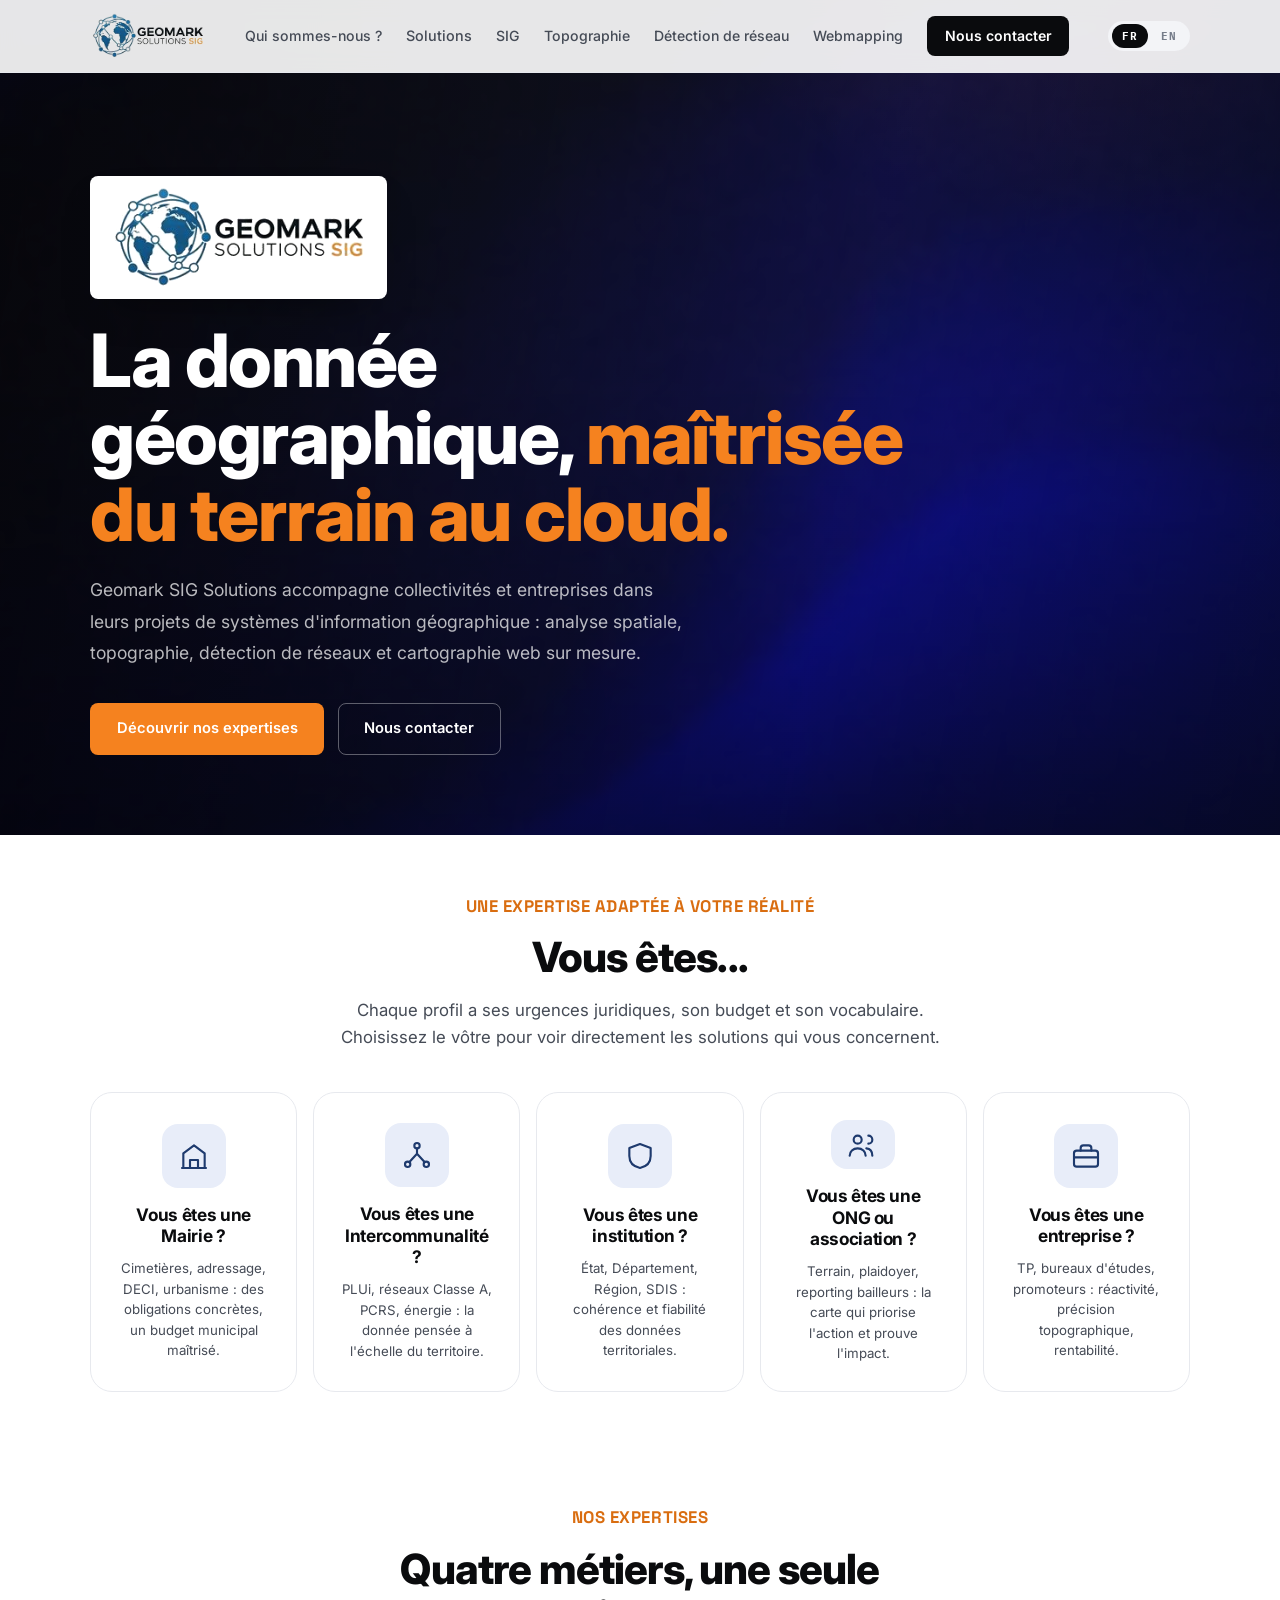
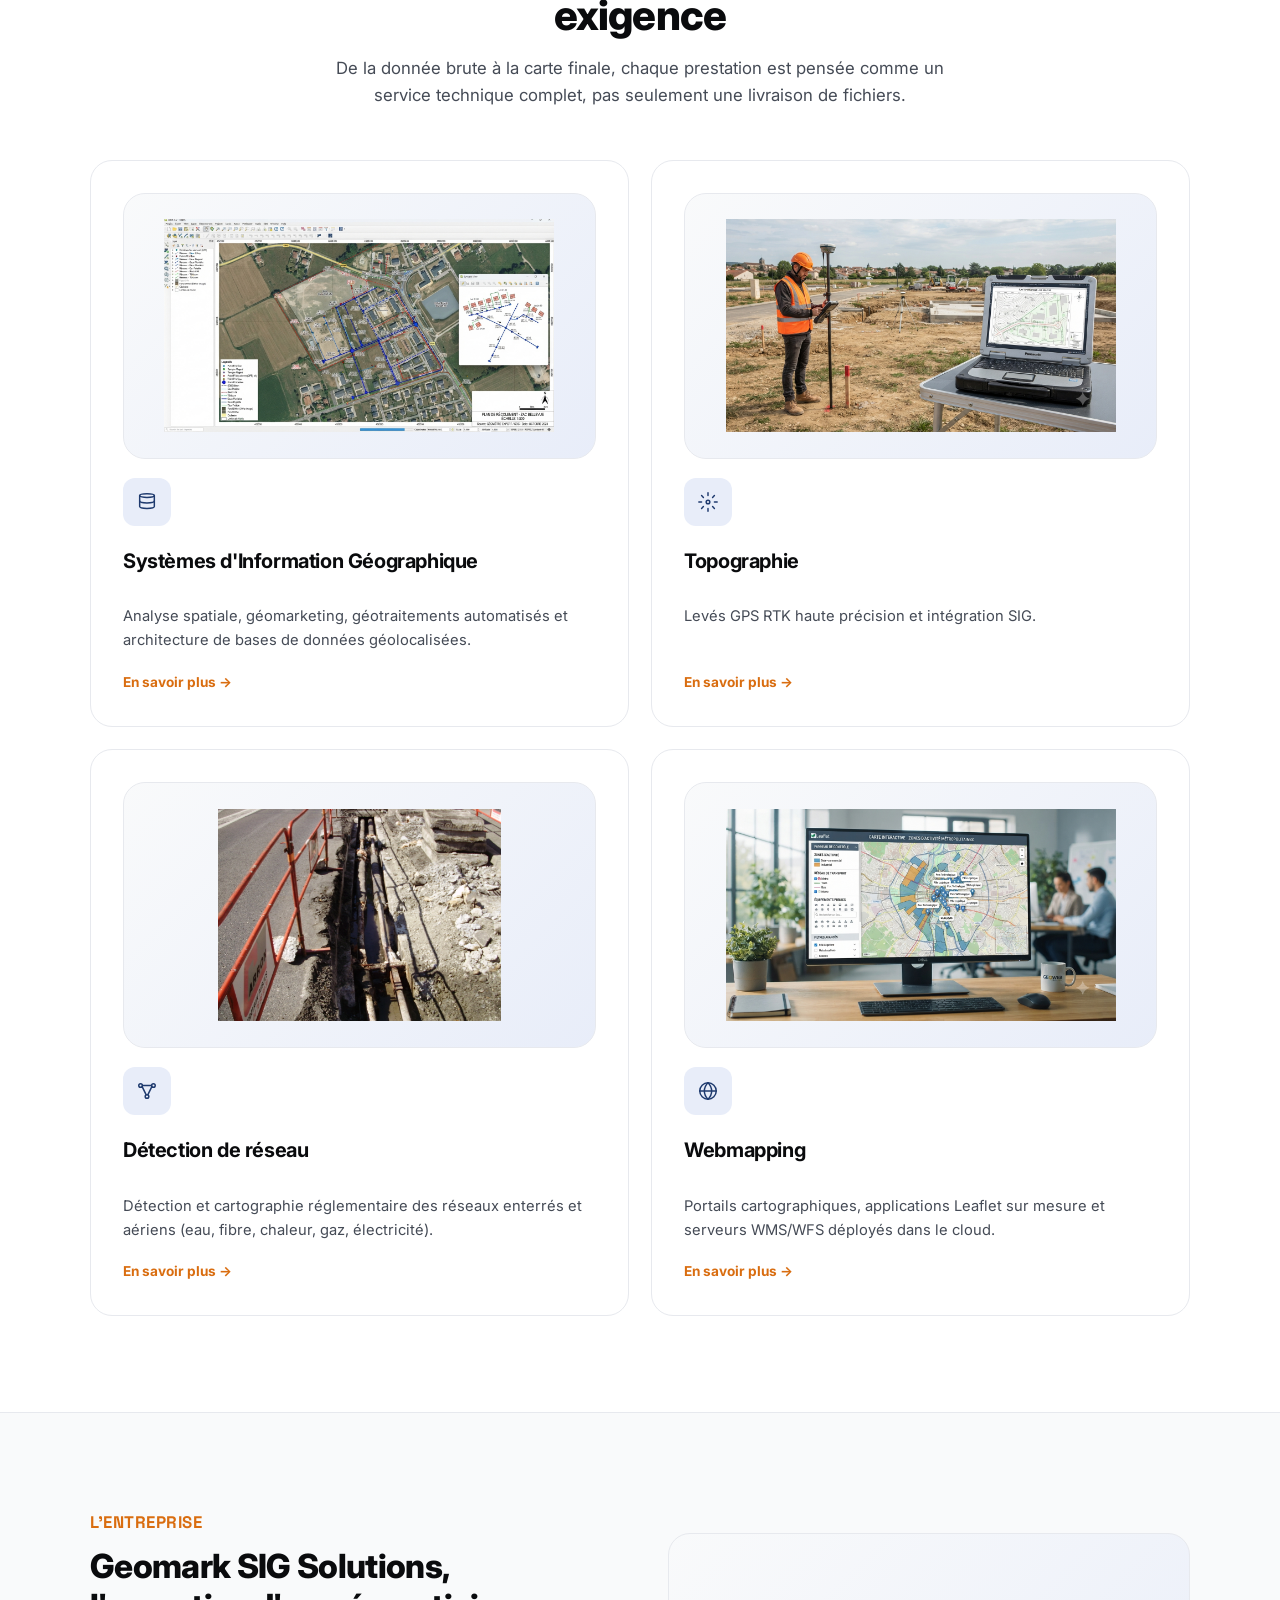
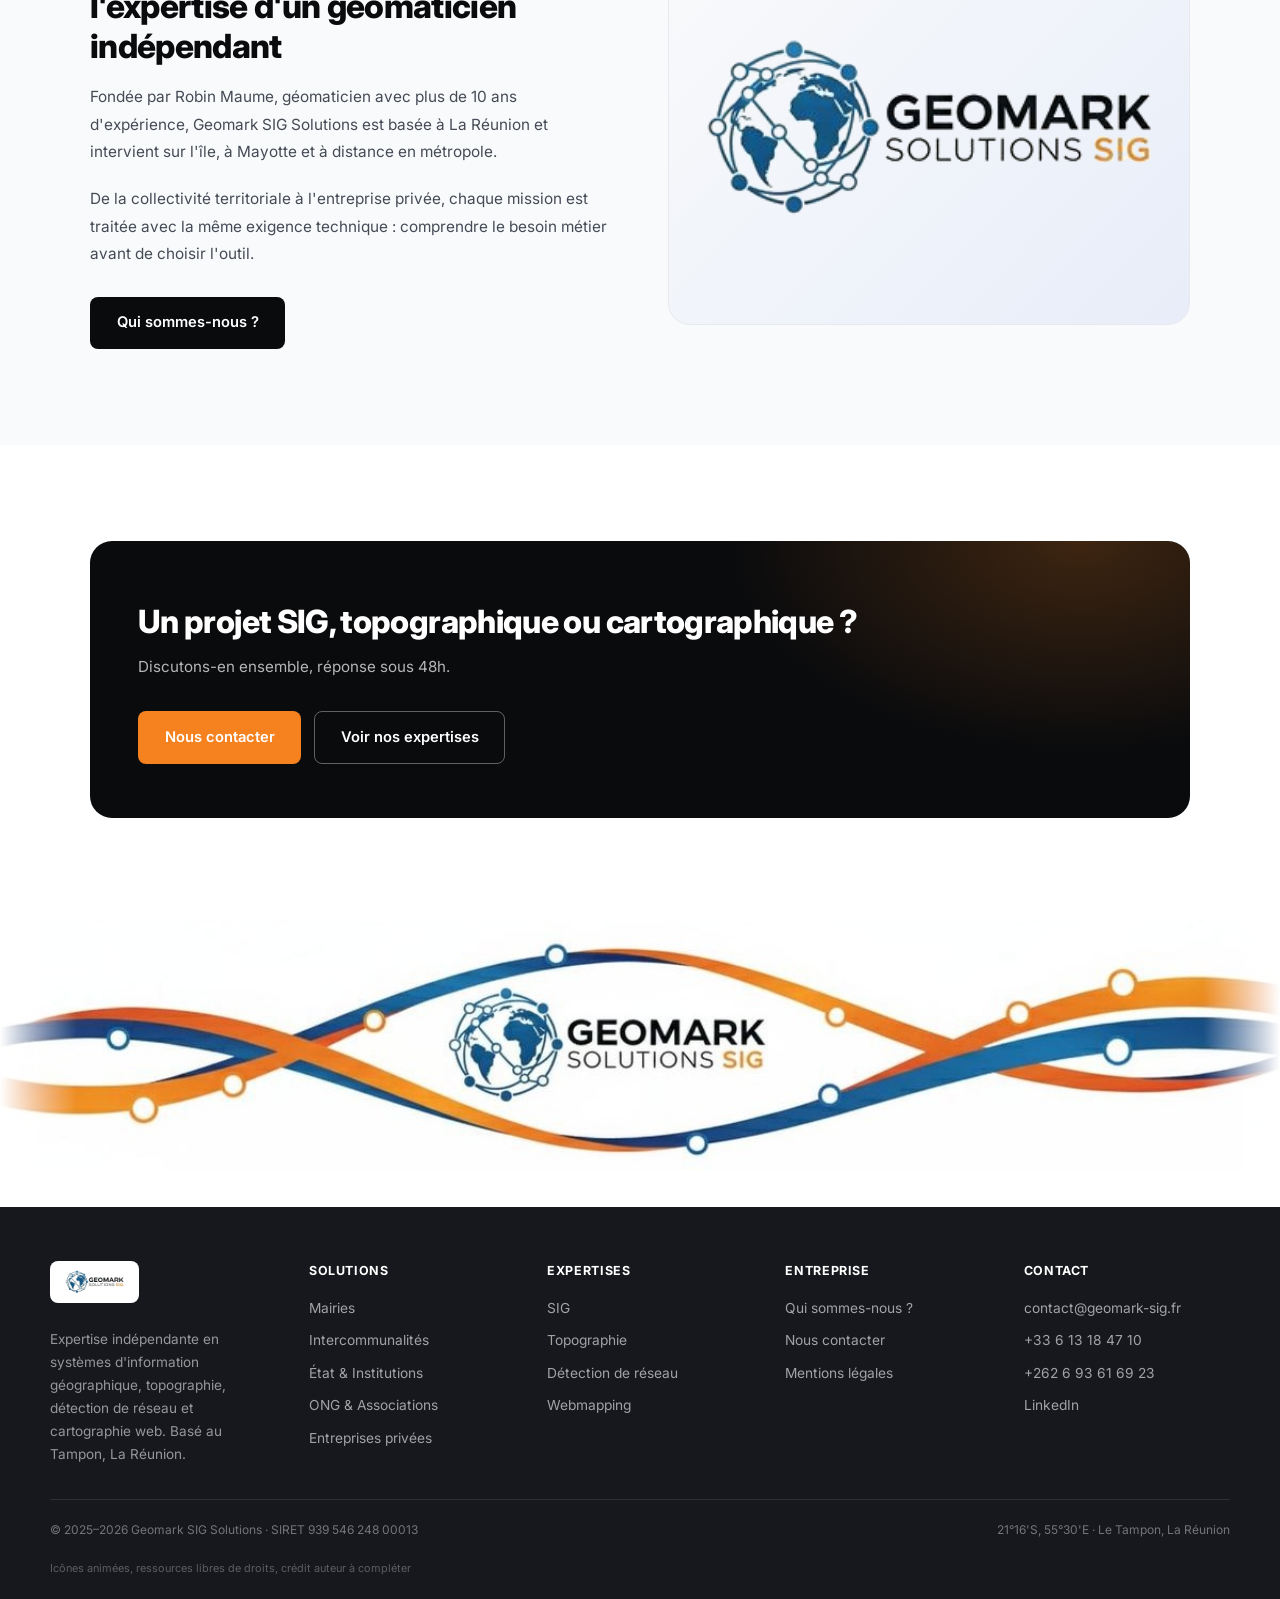
==== index.html @ 98c8219c "Ajouter le favicon sur toutes les pages" ====
<!DOCTYPE html>
<html lang="fr">
<head>
<meta charset="UTF-8">
<link rel="icon" type="image/png" href="assets/logo-mark-geomark.png">
<meta name="viewport" content="width=device-width,initial-scale=1.0">
<title>Geomark SIG</title>
<meta name="google-site-verification" content="VYqD6HDn2xMO9qMrtuL_lItV3_rLy7K8lSyWQDJQPMA" />
<meta name="description" content="Geomark SIG Solutions, expertise indépendante en systèmes d'information géographique, topographie, détection de réseau et cartographie web. Le Tampon, La Réunion.">
<link rel="preconnect" href="https://fonts.googleapis.com">
<link rel="preconnect" href="https://fonts.gstatic.com" crossorigin>
<link href="https://fonts.googleapis.com/css2?family=Inter:wght@400;500;600;700;800&family=IBM+Plex+Mono:wght@500;600&family=Space+Grotesk:wght@500;600;700&display=swap" rel="stylesheet">
<link rel="stylesheet" href="assets/style.css">
</head>
<body>

<!-- ============ HEADER ============ -->
<header class="site-hdr" id="hdr">
  <div class="hdr-in">
    <a class="brand" href="index.html"><img src="assets/images/logo-geomark.png" alt="Geomark SIG Solutions"></a>
    <nav class="nav" id="nav">
      <a href="qui-sommes-nous.html" data-i18n="nav_about">Qui sommes-nous ?</a>
      <div class="nav-item-drop">
        <button class="nav-drop-btn" type="button" data-i18n="nav_solutions">Solutions <svg class="nav-caret" viewBox="0 0 24 24" fill="none" stroke="currentColor" stroke-width="2"><path d="m6 9 6 6 6-6"/></svg></button>
        <div class="nav-drop-menu">
          <a href="mairie.html"><svg viewBox="0 0 24 24" fill="none" stroke-width="1.6"><path d="M3 21h18M4 21V10l8-6 8 6v11M9 21v-6h6v6"/></svg><span data-i18n="nav_sol_mairie">Mairies</span></a>
          <a href="intercommunalite.html"><svg viewBox="0 0 24 24" fill="none" stroke-width="1.6"><circle cx="12" cy="5" r="2"/><circle cx="5" cy="19" r="2"/><circle cx="19" cy="19" r="2"/><path d="M12 7v4M12 11 6.5 17M12 11l5.5 6"/></svg><span data-i18n="nav_sol_epci">Intercommunalités</span></a>
          <a href="ecosysteme-etat.html"><svg viewBox="0 0 24 24" fill="none" stroke-width="1.6"><path d="M12 3 4 6v6c0 5 3.5 8 8 9 4.5-1 8-4 8-9V6l-8-3Z"/></svg><span data-i18n="nav_sol_etat">État &amp; Institutions</span></a>
          <a href="ong-associations.html"><svg viewBox="0 0 24 24" fill="none" stroke-width="1.6"><path d="M8 11a3 3 0 1 0 0-6 3 3 0 0 0 0 6Z"/><path d="M2 20c0-3 2.5-5.5 6-5.5s6 2.5 6 5.5"/><path d="M16 11a3 3 0 1 0 0-6"/><path d="M14.5 14.5c2.8.3 4.5 2.5 4.5 5.5"/></svg><span data-i18n="nav_sol_ong">ONG &amp; Associations</span></a>
          <a href="prive.html"><svg viewBox="0 0 24 24" fill="none" stroke-width="1.6"><rect x="3" y="8" width="18" height="12" rx="2"/><path d="M8 8V6a2 2 0 0 1 2-2h4a2 2 0 0 1 2 2v2M3 13h18"/></svg><span data-i18n="nav_sol_prive">Entreprises privées</span></a>
        </div>
      </div>
      <a href="sig.html" data-i18n="nav_sig">SIG</a>
      <a href="topographie.html" data-i18n="nav_topo">Topographie</a>
      <a href="detection-reseau.html" data-i18n="nav_detection">Détection de réseau</a>
      <a href="webmapping.html" data-i18n="nav_webmapping">Webmapping</a>
      <a href="contact.html" class="btn-nav" data-i18n="nav_contact">Nous contacter</a>
    </nav>
    <div class="hdr-right">
      <div class="langsw"><button data-lang="fr" class="active">FR</button><button data-lang="en">EN</button></div>
      <button class="nav-toggle" id="navToggle" aria-label="Menu">
        <svg viewBox="0 0 24 24" fill="none" stroke="currentColor" stroke-width="1.8" stroke-linecap="round"><path d="M4 6h16M4 12h16M4 18h16"/></svg>
      </button>
    </div>
  </div>
</header>

<!-- ============ HERO ============ -->
<section class="hero">
  <div class="wrap">
    <div class="hero-in">
      <span class="hero-logo-badge"><img class="hero-logo" src="assets/images/logo-geomark.png" alt="Geomark SIG Solutions"></span>
      <h1 data-i18n="hero_title">La donnée géographique, <span class="acc">maîtrisée du terrain au cloud.</span></h1>
      <p class="lead" data-i18n="hero_lead">Geomark SIG Solutions accompagne collectivités et entreprises dans leurs projets de systèmes d'information géographique : analyse spatiale, topographie, détection de réseaux et cartographie web sur mesure.</p>
      <div class="hero-btns">
        <a href="#expertises" class="btn btn-orange" data-i18n="hero_btn1">Découvrir nos expertises</a>
        <a href="contact.html" class="btn btn-outline-l" data-i18n="hero_btn2">Nous contacter</a>
      </div>
    </div>
  </div>
</section>

<!-- ============ PERSONA SELECTOR ============ -->
<section class="sec persona-sec">
  <div class="wrap">
    <div class="center reveal" style="max-width:640px;margin-bottom:2.6rem;">
      <span class="eyebrow" data-i18n="persona_eyebrow">Une expertise adaptée à votre réalité</span>
      <h2 class="htitle" data-i18n="persona_title">Vous êtes...</h2>
      <p class="hsub center" data-i18n="persona_sub">Chaque profil a ses urgences juridiques, son budget et son vocabulaire. Choisissez le vôtre pour voir directement les solutions qui vous concernent.</p>
    </div>
    <div class="persona-grid">

      <a href="mairie.html" class="persona-card reveal">
        <div class="persona-flip">
          <div class="persona-face persona-front">
            <div class="persona-ico"><svg viewBox="0 0 24 24"><path d="M3 21h18M4 21V10l8-6 8 6v11M9 21v-6h6v6"/></svg></div>
            <h3 data-i18n="pc_mairie_t">Vous êtes une Mairie ?</h3>
            <p data-i18n="pc_mairie_d">Cimetières, adressage, DECI, urbanisme : des obligations concrètes, un budget municipal maîtrisé.</p>
          </div>
          <div class="persona-face persona-back">
            <div>
              <span class="persona-tag" data-i18n="pc_mairie_tag">Commune · Mairie déléguée</span>
              <p style="margin-top:.6rem;" data-i18n="pc_mairie_back">Proximité, conformité réglementaire, simplicité.</p>
            </div>
            <span class="persona-plink" data-i18n="pc_more">Découvrir nos solutions →</span>
          </div>
        </div>
      </a>

      <a href="intercommunalite.html" class="persona-card reveal">
        <div class="persona-flip">
          <div class="persona-face persona-front">
            <div class="persona-ico"><svg viewBox="0 0 24 24"><circle cx="12" cy="5" r="2"/><circle cx="5" cy="19" r="2"/><circle cx="19" cy="19" r="2"/><path d="M12 7v4M12 11 6.5 17M12 11l5.5 6"/></svg></div>
            <h3 data-i18n="pc_epci_t">Vous êtes une Intercommunalité ?</h3>
            <p data-i18n="pc_epci_d">PLUi, réseaux Classe A, PCRS, énergie : la donnée pensée à l'échelle du territoire.</p>
          </div>
          <div class="persona-face persona-back">
            <div>
              <span class="persona-tag" data-i18n="pc_epci_tag">EPCI · Métropole · Syndicat mixte</span>
              <p style="margin-top:.6rem;" data-i18n="pc_epci_back">Ingénierie de la donnée, centralisation et mutualisation intercommunale.</p>
            </div>
            <span class="persona-plink" data-i18n="pc_more">Découvrir nos solutions →</span>
          </div>
        </div>
      </a>

      <a href="ecosysteme-etat.html" class="persona-card reveal">
        <div class="persona-flip">
          <div class="persona-face persona-front">
            <div class="persona-ico"><svg viewBox="0 0 24 24"><path d="M12 3 4 6v6c0 5 3.5 8 8 9 4.5-1 8-4 8-9V6l-8-3Z"/></svg></div>
            <h3 data-i18n="pc_etat_t">Vous êtes une institution ?</h3>
            <p data-i18n="pc_etat_d">État, Département, Région, SDIS : cohérence et fiabilité des données territoriales.</p>
          </div>
          <div class="persona-face persona-back">
            <div>
              <span class="persona-tag" data-i18n="pc_etat_tag">État · Département · Région · Commissions</span>
              <p style="margin-top:.6rem;" data-i18n="pc_etat_back">Un partenaire technique pour les données que vous pilotez ou contrôlez.</p>
            </div>
            <span class="persona-plink" data-i18n="pc_more">Découvrir nos solutions →</span>
          </div>
        </div>
      </a>

      <a href="ong-associations.html" class="persona-card reveal">
        <div class="persona-flip">
          <div class="persona-face persona-front">
            <div class="persona-ico"><svg viewBox="0 0 24 24"><path d="M8 11a3 3 0 1 0 0-6 3 3 0 0 0 0 6Z"/><path d="M2 20c0-3 2.5-5.5 6-5.5s6 2.5 6 5.5"/><path d="M16 11a3 3 0 1 0 0-6"/><path d="M14.5 14.5c2.8.3 4.5 2.5 4.5 5.5"/></svg></div>
            <h3 data-i18n="pc_ong_t">Vous êtes une ONG ou association ?</h3>
            <p data-i18n="pc_ong_d">Terrain, plaidoyer, reporting bailleurs : la carte qui priorise l'action et prouve l'impact.</p>
          </div>
          <div class="persona-face persona-back">
            <div>
              <span class="persona-tag" data-i18n="pc_ong_tag">Association · Fondation · ONG</span>
              <p style="margin-top:.6rem;" data-i18n="pc_ong_back">Une solution adaptée au budget et au fonctionnement associatif.</p>
            </div>
            <span class="persona-plink" data-i18n="pc_more">Découvrir nos solutions →</span>
          </div>
        </div>
      </a>

      <a href="prive.html" class="persona-card reveal">
        <div class="persona-flip">
          <div class="persona-face persona-front">
            <div class="persona-ico"><svg viewBox="0 0 24 24"><rect x="3" y="8" width="18" height="12" rx="2"/><path d="M8 8V6a2 2 0 0 1 2-2h4a2 2 0 0 1 2 2v2M3 13h18"/></svg></div>
            <h3 data-i18n="pc_prive_t">Vous êtes une entreprise ?</h3>
            <p data-i18n="pc_prive_d">TP, bureaux d'études, promoteurs : réactivité, précision topographique, rentabilité.</p>
          </div>
          <div class="persona-face persona-back">
            <div>
              <span class="persona-tag" data-i18n="pc_prive_tag">TP · Bureaux d'études · Promoteurs</span>
              <p style="margin-top:.6rem;" data-i18n="pc_prive_back">Des traitements géographiques pensés pour la rentabilité de vos projets.</p>
            </div>
            <span class="persona-plink" data-i18n="pc_more">Découvrir nos solutions →</span>
          </div>
        </div>
      </a>

    </div>
  </div>
</section>


<!-- ============ SERVICES ============ -->
<section class="sec" id="expertises">
  <div class="wrap">
    <div class="center reveal" style="max-width:640px;margin-bottom:3.2rem;">
      <span class="eyebrow" data-i18n="svc_eyebrow">Nos expertises</span>
      <h2 class="htitle" data-i18n="svc_title">Quatre métiers, une seule exigence</h2>
      <p class="hsub center" data-i18n="svc_sub">De la donnée brute à la carte finale, chaque prestation est pensée comme un service technique complet, pas seulement une livraison de fichiers.</p>
    </div>
    <div class="svc-grid">

      <a href="sig.html" class="svc-card reveal">
        <div class="svc-thumb"><div class="ph-img contain r16-9"><img src="assets/images/syno_reso_reco.png" alt="Systèmes d'Information Géographique, Geomark SIG Solutions"></div></div>
        <div class="svc-ico"><svg class="icon" viewBox="0 0 24 24"><path d="M4 5c0-1.1 3.58-2 8-2s8 .9 8 2-3.58 2-8 2-8-.9-8-2Z"/><path d="M4 5v6c0 1.1 3.58 2 8 2s8-.9 8-2V5"/><path d="M4 11v6c0 1.1 3.58 2 8 2s8-.9 8-2v-6"/></svg></div>
        <h3 data-i18n="svc_sig_t">Systèmes d'Information Géographique</h3>
        <p data-i18n="svc_sig_d">Analyse spatiale, géomarketing, géotraitements automatisés et architecture de bases de données géolocalisées.</p>
        <span class="svc-link" data-i18n="svc_more">En savoir plus →</span>
      </a>

      <a href="topographie.html" class="svc-card reveal">
        <div class="svc-thumb"><div class="ph-img contain r16-9"><img src="assets/images/RTK_terrain.png" alt="Levé GPS RTK, plan topographique, Geomark SIG Solutions"></div></div>
        <div class="svc-ico"><svg class="icon" viewBox="0 0 24 24"><circle cx="12" cy="12" r="2"/><path d="M12 2v3M12 19v3M2 12h3M19 12h3M5 5l2 2M17 17l2 2M19 5l-2 2M7 17l-2 2"/></svg></div>
        <h3 data-i18n="svc_topo_t">Topographie</h3>
        <p data-i18n="svc_topo_d">Levés GPS RTK haute précision et intégration SIG.</p>
        <span class="svc-link" data-i18n="svc_more">En savoir plus →</span>
      </a>

      <a href="detection-reseau.html" class="svc-card reveal">
        <div class="svc-thumb"><div class="ph-img contain r16-9"><img src="assets/images/reseau_CCIAG.JPG" alt="Détection de réseau, Geomark SIG Solutions"></div></div>
        <div class="svc-ico"><svg class="icon" viewBox="0 0 24 24"><circle cx="5" cy="6" r="2"/><circle cx="19" cy="6" r="2"/><circle cx="12" cy="18" r="2"/><path d="M6.7 7.3 11 16M17.3 7.3 13 16M7 6h10"/></svg></div>
        <h3 data-i18n="svc_detection_t">Détection de réseau</h3>
        <p data-i18n="svc_detection_d">Détection et cartographie réglementaire des réseaux enterrés et aériens (eau, fibre, chaleur, gaz, électricité).</p>
        <span class="svc-link" data-i18n="svc_more">En savoir plus →</span>
      </a>

      <a href="webmapping.html" class="svc-card reveal">
        <div class="svc-thumb"><div class="ph-img contain r16-9"><img src="assets/images/portail-cartographique.png" alt="Webmapping, Geomark SIG Solutions"></div></div>
        <div class="svc-ico"><svg class="icon" viewBox="0 0 24 24"><circle cx="12" cy="12" r="9"/><path d="M3 12h18M12 3c2.5 2.5 4 6 4 9s-1.5 6.5-4 9c-2.5-2.5-4-6-4-9s1.5-6.5 4-9Z"/></svg></div>
        <h3 data-i18n="svc_webmapping_t">Webmapping</h3>
        <p data-i18n="svc_webmapping_d">Portails cartographiques, applications Leaflet sur mesure et serveurs WMS/WFS déployés dans le cloud.</p>
        <span class="svc-link" data-i18n="svc_more">En savoir plus →</span>
      </a>

    </div>
  </div>
</section>

<!-- ============ ABOUT TEASER ============ -->
<section class="sec sec-line sec-gray">
  <div class="wrap">
    <div class="split reveal">
      <div class="split-txt">
        <span class="eyebrow" data-i18n="about_eyebrow">L'entreprise</span>
        <h2 data-i18n="about_title">Geomark SIG Solutions, l'expertise d'un géomaticien indépendant</h2>
        <p data-i18n="about_p1">Fondée par Robin Maume, géomaticien avec plus de 10 ans d'expérience, Geomark SIG Solutions est basée à La Réunion et intervient sur l'île, à Mayotte et à distance en métropole.</p>
        <p data-i18n="about_p2">De la collectivité territoriale à l'entreprise privée, chaque mission est traitée avec la même exigence technique : comprendre le besoin métier avant de choisir l'outil.</p>
        <a href="qui-sommes-nous.html" class="btn btn-dark" style="margin-top:.6rem;" data-i18n="about_btn">Qui sommes-nous ?</a>
      </div>
      <div class="split-media">
        <div class="ph-img contain r4-3"><img src="assets/images/logo-geomark.png" alt="Robin Maume, Geomark SIG Solutions"></div>
      </div>
    </div>
  </div>
</section>

<!-- ============ CTA BAND ============ -->
<section class="sec">
  <div class="wrap">
    <div class="ctaband reveal">
      <div class="ctaband-tx">
        <h2 data-i18n="cta_title">Un projet SIG, topographique ou cartographique ?</h2>
        <p data-i18n="cta_sub">Discutons-en ensemble, réponse sous 48h.</p>
      </div>
      <div class="ctaband-btns">
        <a href="contact.html" class="btn btn-orange" data-i18n="cta_btn1">Nous contacter</a>
        <a href="#expertises" class="btn btn-outline-l" data-i18n="cta_btn2">Voir nos expertises</a>
      </div>
    </div>
  </div>
</section>

<!-- ============ FOOTER ============ -->
<section class="ribbon-band">
  <img class="ribbon-img" src="assets/images/ribbon-band.jpg" alt="Geomark SIG Solutions">
</section>

<footer class="ftr">
  <div class="wrap ftr-in">
    <div>
      <div class="ftr-brand"><img src="assets/images/logo-geomark.png" alt="Geomark"></div>
      <p class="ftr-desc" data-i18n="ftr_desc">Expertise indépendante en systèmes d'information géographique, topographie, détection de réseau et cartographie web. Basé au Tampon, La Réunion.</p>
    </div>
    <div class="ftr-col">
      <div class="ftr-h" data-i18n="ftr_h_solutions">Solutions</div>
      <a href="mairie.html" data-i18n="nav_sol_mairie">Mairies</a>
      <a href="intercommunalite.html" data-i18n="nav_sol_epci">Intercommunalités</a>
      <a href="ecosysteme-etat.html" data-i18n="nav_sol_etat">État &amp; Institutions</a>
      <a href="ong-associations.html" data-i18n="nav_sol_ong">ONG &amp; Associations</a>
      <a href="prive.html" data-i18n="nav_sol_prive">Entreprises privées</a>
    </div>
    <div class="ftr-col">
      <div class="ftr-h" data-i18n="ftr_h_expertise">Expertises</div>
      <a href="sig.html" data-i18n="nav_sig">SIG</a>
      <a href="topographie.html" data-i18n="nav_topo">Topographie</a>
      <a href="detection-reseau.html" data-i18n="nav_detection">Détection de réseau</a>
      <a href="webmapping.html" data-i18n="nav_webmapping">Webmapping</a>
    </div>
    <div class="ftr-col">
      <div class="ftr-h" data-i18n="ftr_h_company">Entreprise</div>
      <a href="qui-sommes-nous.html" data-i18n="nav_about">Qui sommes-nous ?</a>
      <a href="contact.html" data-i18n="nav_contact">Nous contacter</a>
      <a href="mentions-legales.html" data-i18n="nav_legal">Mentions légales</a>
    </div>
    <div class="ftr-col">
      <div class="ftr-h" data-i18n="ftr_h_contact">Contact</div>
      <a href="mailto:contact@geomark-sig.fr">contact@geomark-sig.fr</a>
      <a href="tel:+33613184710">+33 6 13 18 47 10</a>
      <a href="tel:+262693616923">+262 6 93 61 69 23</a>
      <a href="https://www.linkedin.com/in/robin-maume/" target="_blank">LinkedIn</a>
    </div>
  </div>
  <div class="wrap ftr-bottom">
    <span data-i18n="ftr_copy">© 2025–2026 Geomark SIG Solutions · SIRET 939 546 248 00013</span>
    <span>21°16'S, 55°30'E · Le Tampon, La Réunion</span>
  </div>
  <div class="wrap ftr-bottom" style="border-top:none;padding-top:0;">
    <span style="font-size:.68rem;color:rgba(255,255,255,.3);" data-i18n="ftr_credit">Icônes animées, ressources libres de droits, crédit auteur à compléter</span>
  </div>
</footer>

<script>
window.I18N = {
  fr: {
    nav_about:"Qui sommes-nous ?", nav_sig:"SIG", nav_topo:"Topographie", nav_detection:"Détection de réseau", nav_webmapping:"Webmapping", nav_contact:"Nous contacter", nav_legal:"Mentions légales",
    nav_solutions:"Solutions", nav_sol_mairie:"Mairies", nav_sol_epci:"Intercommunalités", nav_sol_etat:"État &amp; Institutions", nav_sol_ong:"ONG &amp; Associations", nav_sol_prive:"Entreprises privées",
    ftr_h_solutions:"Solutions",
    persona_eyebrow:"Une expertise adaptée à votre réalité", persona_title:"Vous êtes...",
    persona_sub:"Chaque profil a ses urgences juridiques, son budget et son vocabulaire. Choisissez le vôtre pour voir directement les solutions qui vous concernent.",
    pc_mairie_t:"Vous êtes une Mairie ?", pc_mairie_d:"Cimetières, adressage, DECI, urbanisme : des obligations concrètes, un budget municipal maîtrisé.",
    pc_mairie_tag:"Commune · Mairie déléguée", pc_mairie_back:"Proximité, conformité réglementaire, simplicité.",
    pc_epci_t:"Vous êtes une Intercommunalité ?", pc_epci_d:"PLUi, réseaux Classe A, PCRS, énergie : la donnée pensée à l'échelle du territoire.",
    pc_epci_tag:"EPCI · Métropole · Syndicat mixte", pc_epci_back:"Ingénierie de la donnée, centralisation et mutualisation intercommunale.",
    pc_etat_t:"Vous êtes une institution ?", pc_etat_d:"État, Département, Région, SDIS : cohérence et fiabilité des données territoriales.",
    pc_etat_tag:"État · Département · Région · Commissions", pc_etat_back:"Un partenaire technique pour les données que vous pilotez ou contrôlez.",
    pc_ong_t:"Vous êtes une ONG ou association ?", pc_ong_d:"Terrain, plaidoyer, reporting bailleurs : la carte qui priorise l'action et prouve l'impact.",
    pc_ong_tag:"Association · Fondation · ONG", pc_ong_back:"Une solution adaptée au budget et au fonctionnement associatif.",
    pc_prive_t:"Vous êtes une entreprise ?", pc_prive_d:"TP, bureaux d'études, promoteurs : réactivité, précision topographique, rentabilité.",
    pc_prive_tag:"TP · Bureaux d'études · Promoteurs", pc_prive_back:"Des traitements géographiques pensés pour la rentabilité de vos projets.",
    pc_more:"Découvrir nos solutions →",
    hero_title:'La donnée géographique, <span class="acc">maîtrisée du terrain au cloud.</span>',
    hero_lead:"Geomark SIG Solutions accompagne collectivités et entreprises dans leurs projets de systèmes d'information géographique : analyse spatiale, topographie, détection de réseaux et cartographie web sur mesure.",
    hero_btn1:"Découvrir nos expertises", hero_btn2:"Nous contacter",
    stat_years:"Ans d'expérience", stat_projects:"Projets SIG livrés", stat_countries:"Pays couverts",
    svc_eyebrow:"Nos expertises", svc_title:"Quatre métiers, une seule exigence",
    svc_sub:"De la donnée brute à la carte finale, chaque prestation est pensée comme un service technique complet, pas seulement une livraison de fichiers.",
    ph_sig_card:"Emplacement image, analyse spatiale / infographie SIG",
    ph_topo_card:"Emplacement image, levé GPS RTK / plan topographique",
    ph_detection_card:"Emplacement image, synoptique réseau / plan de récolement",
    ph_webmapping_card:"Emplacement image, portail cartographique / application Leaflet",
    svc_sig_t:"Systèmes d'Information Géographique", svc_sig_d:"Analyse spatiale, géomarketing, géotraitements automatisés et architecture de bases de données géolocalisées.",
    svc_topo_t:"Topographie", svc_topo_d:"Levés GPS RTK haute précision et intégration SIG.",
    svc_detection_t:"Détection de réseau", svc_detection_d:"Détection et cartographie réglementaire des réseaux enterrés et aériens (eau, fibre, chaleur, gaz, électricité).",
    svc_webmapping_t:"Webmapping", svc_webmapping_d:"Portails cartographiques, applications Leaflet sur mesure et serveurs WMS/WFS déployés dans le cloud.",
    svc_more:"En savoir plus →",
    about_eyebrow:"L'entreprise", about_title:"Geomark SIG Solutions, l'expertise d'un géomaticien indépendant",
    about_p1:"Fondée par Robin Maume, géomaticien avec plus de 10 ans d'expérience, Geomark SIG Solutions est basée à La Réunion et intervient sur l'île, à Mayotte et à distance en métropole.",
    about_p2:"De la collectivité territoriale à l'entreprise privée, chaque mission est traitée avec la même exigence technique : comprendre le besoin métier avant de choisir l'outil.",
    about_btn:"Qui sommes-nous ?", ph_about:"Emplacement image, portrait ou photo d'équipe",
    cta_title:"Un projet SIG, topographique ou cartographique ?", cta_sub:"Discutons-en ensemble, réponse sous 48h.",
    cta_btn1:"Nous contacter", cta_btn2:"Voir nos expertises",
    ftr_desc:"Expertise indépendante en systèmes d'information géographique, topographie, détection de réseau et cartographie web. Basé au Tampon, La Réunion.",
    ftr_h_expertise:"Expertises", ftr_h_company:"Entreprise", ftr_h_contact:"Contact",
    ftr_copy:"© 2025–2026 Geomark SIG Solutions · SIRET 939 546 248 00013",
    ftr_credit:"Icônes animées, ressources libres de droits, crédit auteur à compléter"
  },
  en: {
    nav_about:"About us", nav_sig:"GIS", nav_topo:"Land Surveying", nav_detection:"Network Detection", nav_webmapping:"Web Mapping", nav_contact:"Contact us", nav_legal:"Legal notice",
    nav_solutions:"Solutions", nav_sol_mairie:"Municipalities", nav_sol_epci:"Inter-municipal bodies", nav_sol_etat:"State &amp; Institutions", nav_sol_ong:"NGOs &amp; Associations", nav_sol_prive:"Private companies",
    ftr_h_solutions:"Solutions",
    persona_eyebrow:"Expertise tailored to your reality", persona_title:"You are...",
    persona_sub:"Every profile has its own legal deadlines, budget and vocabulary. Pick yours to see the solutions that concern you directly.",
    pc_mairie_t:"A municipality (mairie)?", pc_mairie_d:"Cemeteries, addressing, fire defence, planning: concrete obligations, a controlled municipal budget.",
    pc_mairie_tag:"Municipality · Delegated town", pc_mairie_back:"Proximity, regulatory compliance, simplicity.",
    pc_epci_t:"An inter-municipal body?", pc_epci_d:"Local urban plans, Class A networks, shared street-plan base maps, energy: data at territory scale.",
    pc_epci_tag:"EPCI · Metropolis · Joint syndicate", pc_epci_back:"Data engineering, centralisation and inter-municipal pooling.",
    pc_etat_t:"An institution?", pc_etat_d:"State, Department, Region, fire services: consistency and reliability of territorial data.",
    pc_etat_tag:"State · Department · Region · Commissions", pc_etat_back:"A technical partner for the data you steer or oversee.",
    pc_ong_t:"An NGO or association?", pc_ong_d:"Fieldwork, advocacy, funder reporting: the map that prioritises action and proves impact.",
    pc_ong_tag:"Association · Foundation · NGO", pc_ong_back:"A solution matched to associative budgets and ways of working.",
    pc_prive_t:"A private company?", pc_prive_d:"Public works, engineering firms, developers: responsiveness, surveying precision, profitability.",
    pc_prive_tag:"Public works · Engineering firms · Developers", pc_prive_back:"Geographic processing designed for your projects' profitability.",
    pc_more:"Discover our solutions →",
    hero_title:'Geographic data, <span class="acc">mastered from the field to the cloud.</span>',
    hero_lead:"Geomark SIG Solutions supports local authorities and businesses on their geographic information system projects: spatial analysis, land surveying, network detection and custom web mapping.",
    hero_btn1:"Discover our expertise", hero_btn2:"Contact us",
    stat_years:"Years of experience", stat_projects:"GIS projects delivered", stat_countries:"Countries covered",
    svc_eyebrow:"Our expertise", svc_title:"Four disciplines, one standard",
    svc_sub:"From raw data to the final map, every engagement is designed as a complete technical service, not just a file delivery.",
    ph_sig_card:"Image placeholder, spatial analysis / GIS infographic",
    ph_topo_card:"Image placeholder, RTK GPS survey / topographic plan",
    ph_detection_card:"Image placeholder, network synoptic / as-built plan",
    ph_webmapping_card:"Image placeholder, map portal / Leaflet application",
    svc_sig_t:"Geographic Information Systems", svc_sig_d:"Spatial analysis, geomarketing, automated geoprocessing and geolocated database architecture.",
    svc_topo_t:"Land Surveying", svc_topo_d:"High-precision RTK GPS surveys and GIS integration.",
    svc_detection_t:"Network Detection", svc_detection_d:"Detection and regulatory mapping of underground and aerial networks (water, fibre, heating, gas, electricity).",
    svc_webmapping_t:"Web Mapping", svc_webmapping_d:"Map portals, custom Leaflet applications and WMS/WFS servers deployed in the cloud.",
    svc_more:"Learn more →",
    about_eyebrow:"The company", about_title:"Geomark SIG Solutions, the expertise of an independent GIS specialist",
    about_p1:"Founded by Robin Maume, a GIS specialist with over 10 years of experience, Geomark SIG Solutions is based in Réunion Island and operates across the island, in Mayotte and remotely in mainland France.",
    about_p2:"From local authorities to private companies, every engagement is handled with the same technical rigour: understanding the business need before choosing the tool.",
    about_btn:"About us", ph_about:"Image placeholder, portrait or team photo",
    cta_title:"A GIS, surveying or mapping project?", cta_sub:"Let's talk about it, response within 48h.",
    cta_btn1:"Contact us", cta_btn2:"See our expertise",
    ftr_desc:"Independent expertise in geographic information systems, land surveying, network detection and web mapping. Based in Le Tampon, Réunion Island.",
    ftr_h_expertise:"Expertise", ftr_h_company:"Company", ftr_h_contact:"Contact",
    ftr_copy:"© 2025–2026 Geomark SIG Solutions · SIRET 939 546 248 00013",
    ftr_credit:"Animated icons, royalty-free resources, author credit to be completed"
  }
};
</script>
<script src="assets/main.js"></script>
</body>
</html>
---- assets/style.css ----
/* ==========================================================================
   GEOMARK SIG SOLUTIONS — Design system (inspiré mapbox.com)
   Épuré, typographie neutre, blanc dominant, accents bleu/orange de marque
   ========================================================================== */

:root{
  --ink:#0a0b0d;
  --gray-900:#16181d;
  --gray-700:#454b56;
  --gray-500:#767d8a;
  --gray-400:#9aa0ab;
  --gray-300:#d7dae0;
  --gray-200:#e8eaef;
  --gray-100:#f3f4f7;
  --gray-50:#f9fafb;
  --paper:#ffffff;
  --navy:#1e3a6e;
  --navy-700:#16305c;
  --navy-500:#2c5aa0;
  --navy-100:#e8edf9;
  --orange:#f5821f;
  --orange-600:#d96d10;
  --orange-100:#fde6cc;
  --green:#1c8a5c;
  --green-600:#146e48;
  --green-100:#e1f4ea;
  --purple:#7c4dbf;
  --purple-100:#f0e7fb;
  --red:#c9403a;
  --red-100:#fbe4e2;
  --teal:#0f8b8d;
  --teal-100:#dcf3f3;
  --yellow:#b8860b;
  --yellow-100:#fbf0d6;
  --line:#e7e9ee;
  --rd-sm:8px;
  --rd-md:14px;
  --rd-lg:22px;
  --container:1180px;
  --fS:'Inter',sans-serif;
  --fM:'IBM Plex Mono',monospace;
  --fA:'Space Grotesk',sans-serif;
}
*,*::before,*::after{box-sizing:border-box;margin:0;padding:0;}
html{scroll-behavior:smooth;}
body{font-family:var(--fS);color:var(--ink);background:var(--paper);line-height:1.6;-webkit-font-smoothing:antialiased;overflow-x:hidden;}
img{display:block;max-width:100%;}
a{color:inherit;text-decoration:none;}
ul{list-style:none;}
button,input,textarea{font-family:inherit;}
::selection{background:var(--orange);color:#fff;}
.icon{width:22px;height:22px;stroke:currentColor;stroke-width:1.6;fill:none;stroke-linecap:round;stroke-linejoin:round;display:block;}

.wrap{max-width:var(--container);margin:0 auto;padding:0 2.5rem;}
.eyebrow{font-family:var(--fA);font-size:1.05rem;letter-spacing:.03em;text-transform:uppercase;color:var(--orange-600);font-weight:700;margin-bottom:.9rem;display:inline-block;}
h1,h2,h3{font-family:var(--fS);letter-spacing:-.02em;color:var(--ink);}
.htitle{font-size:clamp(1.9rem,3.6vw,2.6rem);font-weight:800;line-height:1.12;margin-bottom:1rem;}
.hsub{color:var(--gray-700);font-size:1.05rem;font-weight:400;max-width:640px;}
.sec{padding:6rem 0;position:relative;}
.sec-line{border-top:1px solid var(--line);}
.sec-gray{background:var(--gray-50);}
.sec-dark{background:var(--ink);}
.sec-dark .eyebrow{color:var(--orange);}
.sec-dark h2,.sec-dark h3,.sec-dark .htitle{color:#fff;}
.sec-dark p{color:rgba(255,255,255,.72);}
.sec-dark .split-list li{color:rgba(255,255,255,.8);}
.sec-dark .split-list svg{stroke:var(--orange);}
.sec-dark .ph{background:linear-gradient(135deg,rgba(255,255,255,.06) 0%,rgba(245,130,31,.14) 45%,rgba(255,255,255,.04) 100%);border-color:rgba(255,255,255,.22);color:rgba(255,255,255,.6);}
.sec-dark .ph svg{stroke:rgba(255,255,255,.45);}
.center{text-align:center;margin-left:auto;margin-right:auto;}

.reveal{opacity:0;transform:translateY(20px);transition:opacity .6s cubic-bezier(.2,.7,.3,1),transform .6s cubic-bezier(.2,.7,.3,1);}
.reveal.vis{opacity:1;transform:translateY(0);}

/* buttons */
.btn{font-size:.92rem;font-weight:600;padding:.85rem 1.6rem;border-radius:var(--rd-sm);display:inline-flex;align-items:center;gap:.55rem;transition:all .2s;border:1.5px solid transparent;cursor:pointer;}
.btn-dark{background:var(--ink);color:#fff;}
.btn-dark:hover{background:var(--navy);}
.btn-orange{background:var(--orange);color:#fff;}
.btn-orange:hover{background:var(--orange-600);}
.btn-outline{border-color:var(--gray-300);color:var(--ink);background:transparent;}
.btn-outline:hover{border-color:var(--ink);}
.btn-outline-l{border-color:rgba(255,255,255,.35);color:#fff;}
.btn-outline-l:hover{border-color:#fff;background:rgba(255,255,255,.08);}

/* ============ HEADER / NAV ============ */
.site-hdr{position:fixed;top:0;left:0;right:0;z-index:1000;background:rgba(255,255,255,.9);backdrop-filter:blur(12px);border-bottom:1px solid var(--line);transition:box-shadow .2s;}
.site-hdr.scrolled{box-shadow:0 8px 24px -18px rgba(10,11,13,.3);}
.hdr-in{max-width:var(--container);margin:0 auto;padding:0 2.5rem;height:72px;display:flex;align-items:center;justify-content:space-between;gap:1.5rem;}
.brand{flex:none;}
.brand img{height:46px;width:auto;}
.nav{display:flex;align-items:center;gap:1.5rem;flex:none;}
.nav a,.nav-drop-btn{white-space:nowrap;}
.nav a{font-size:.88rem;font-weight:500;color:var(--gray-700);position:relative;padding:.3rem 0;transition:color .18s;}
.nav a::after{content:'';position:absolute;left:0;bottom:-2px;width:0;height:2px;background:var(--orange);transition:width .22s;border-radius:2px;}
.nav a:hover,.nav a.active{color:var(--ink);}
.nav a:hover::after,.nav a.active::after{width:100%;}
.nav a.btn-nav{color:#fff;background:var(--ink);padding:.55rem 1.1rem;border-radius:var(--rd-sm);font-weight:600;}
.nav a.btn-nav::after{display:none;}
.nav a.btn-nav:hover{background:var(--orange);}
.hdr-right{display:flex;align-items:center;gap:1.4rem;}
.langsw{display:flex;align-items:center;background:var(--gray-100);border-radius:99px;padding:.2rem;gap:.15rem;}
.langsw button{font-family:var(--fM);font-size:.68rem;font-weight:700;letter-spacing:.03em;padding:.32rem .68rem;border-radius:99px;border:none;background:transparent;color:var(--gray-500);cursor:pointer;transition:all .18s;}
.langsw button.active{background:var(--ink);color:#fff;}
.nav-toggle{display:none;}

/* ============ HERO (home, dark, photo gradient — "cas B") ============ */
.hero{position:relative;padding:11rem 0 5rem;background:#05070c;overflow:hidden;}
.hero::before{content:'';position:absolute;inset:0;z-index:0;background-image:url('images/gradient-bleu-nuit.avif');background-size:cover;background-position:center;filter:blur(4px) saturate(1.08);transform:scale(1.06);}
.hero::after{content:'';position:absolute;inset:0;z-index:1;pointer-events:none;background:
  linear-gradient(100deg, rgba(0,0,0,.72) 0%, rgba(5,8,14,.55) 40%, rgba(5,8,14,.35) 65%, rgba(5,8,14,.72) 100%),
  linear-gradient(to top, rgba(0,0,0,.55), transparent 55%),
  radial-gradient(700px 500px at 85% -10%, rgba(245,130,31,.14), transparent 60%);}
.hero-in{position:relative;z-index:2;max-width:840px;}
.hero-logo-badge{display:inline-flex;background:#fff;padding:.6rem 1.1rem;border-radius:var(--rd-sm);margin-bottom:1.4rem;box-shadow:0 20px 40px -20px rgba(0,0,0,.5);}
.hero-logo{height:104px;width:auto;display:block;}
.hero .eyebrow{color:var(--orange);}
.hero h1{font-size:clamp(2.6rem,6vw,4.6rem);font-weight:800;line-height:1.05;color:#fff;letter-spacing:-.02em;margin-bottom:1.3rem;}
.hero h1 .acc{color:var(--orange);}
.hero p.lead{font-size:1.1rem;color:rgba(255,255,255,.72);max-width:600px;line-height:1.8;margin-bottom:2.1rem;font-weight:400;}
.hero-btns{display:flex;gap:.85rem;flex-wrap:wrap;}

/* inner page hero (smaller, same photo gradient — "cas B") */
.phero{position:relative;padding:10.5rem 0 4rem;background:#05070c;overflow:hidden;}
.phero::before{content:'';position:absolute;inset:0;z-index:0;background-image:url('images/gradient-bleu-nuit.avif');background-size:cover;background-position:center;filter:blur(4px) saturate(1.08);transform:scale(1.06);}
.phero::after{content:'';position:absolute;inset:0;z-index:1;pointer-events:none;background:
  linear-gradient(100deg, rgba(0,0,0,.72) 0%, rgba(5,8,14,.55) 40%, rgba(5,8,14,.35) 65%, rgba(5,8,14,.72) 100%),
  linear-gradient(to top, rgba(0,0,0,.55), transparent 55%),
  radial-gradient(700px 500px at 85% -10%, rgba(245,130,31,.14), transparent 60%);}
.phero .wrap{position:relative;z-index:2;}
.phero-incr{position:absolute;inset:0;left:38%;z-index:1;background-size:cover;background-position:center;
  -webkit-mask-image:radial-gradient(ellipse 68% 85% at 78% 50%, #000 32%, transparent 76%);
  mask-image:radial-gradient(ellipse 68% 85% at 78% 50%, #000 32%, transparent 76%);}
.phero-incr.i-sig{background-image:url('images/sig-hero.png');}
.phero-incr.i-topo{background-image:url('images/topographie-hero.png');}
.phero-incr.i-detection{background-image:url('images/detection-reseau-hero.png');}
@media(max-width:980px){.phero-incr{left:0;opacity:.35;}}
.phero .eyebrow{color:var(--orange);}
.phero h1{font-size:clamp(2.1rem,4.4vw,3.2rem);font-weight:800;margin-bottom:1rem;color:#fff;display:flex;align-items:center;gap:.85rem;flex-wrap:wrap;}
.phero h1 .h1-ico{width:1.15em;height:1.15em;border-radius:14px;overflow:hidden;flex:none;display:inline-flex;}
.phero h1 .h1-ico video,.phero h1 .h1-ico img{width:100%;height:100%;object-fit:cover;display:block;}
.phero p.lead{font-size:1.05rem;color:rgba(255,255,255,.72);max-width:680px;line-height:1.8;}
.phero .breadcrumb{color:rgba(255,255,255,.4);}
.phero .breadcrumb a{color:rgba(255,255,255,.4);}
.phero .breadcrumb a:hover{color:var(--orange);}
.breadcrumb{font-size:.8rem;color:var(--gray-500);margin-bottom:1.3rem;}
.breadcrumb a{color:var(--gray-500);}
.breadcrumb a:hover{color:var(--orange-600);}

/* ============ PLACEHOLDER IMAGE BLOCK ============ */
.ph{position:relative;background:linear-gradient(135deg,var(--gray-100) 0%,var(--navy-100) 45%,var(--gray-100) 100%);border:1.5px dashed var(--gray-300);border-radius:var(--rd-lg);display:flex;flex-direction:column;align-items:center;justify-content:center;gap:.7rem;color:var(--gray-500);width:100%;padding:2rem;text-align:center;overflow:hidden;}
.ph::after{content:'';position:absolute;inset:0;background:linear-gradient(to top,rgba(10,11,13,.14),transparent 55%);pointer-events:none;}
.ph svg{width:34px;height:34px;stroke:var(--gray-400);position:relative;z-index:1;}
.ph span{font-size:.78rem;font-weight:500;max-width:280px;line-height:1.5;position:relative;z-index:1;}
.ph.r16-9{aspect-ratio:16/9;}
.ph.r4-3{aspect-ratio:4/3;}
.ph.r1-1{aspect-ratio:1/1;}
.ph.rwide{aspect-ratio:21/16;}
.ph-img{border-radius:var(--rd-lg);overflow:hidden;border:1px solid var(--line);background:var(--gray-100);}
.ph-img img{width:100%;height:100%;object-fit:cover;display:block;}
.ph-img.r16-9{aspect-ratio:16/9;}
.ph-img.r4-3{aspect-ratio:4/3;}
.ph-img.r1-1{aspect-ratio:1/1;}
.ph-img.rwide{aspect-ratio:21/16;}
.obl-shot.ph-img{border-radius:0;aspect-ratio:16/10;}
.ph-img.contain{background:linear-gradient(135deg,var(--gray-50) 0%,var(--navy-100) 100%);}
.ph-img.contain img{object-fit:contain;padding:1.6rem;}
.obl-shot.ph-img.contain img{padding:1.1rem;}
.ph-img.auto{aspect-ratio:auto;background:none;}
.ph-img.auto img{width:100%;height:auto;display:block;object-fit:initial;padding:0;}

/* ============ SPLIT MEDIA, FADED (SIG / Topographie / Détection / Webmapping) ============ */
.split-media-fade{position:relative;overflow:visible;display:flex;align-items:center;}
.split-media-fade img{width:130%;max-width:130%;height:auto;display:block;margin-left:-15%;opacity:.92;
  -webkit-mask-image:radial-gradient(ellipse 70% 72% at 50% 50%, #000 30%, transparent 92%);
  mask-image:radial-gradient(ellipse 70% 72% at 50% 50%, #000 30%, transparent 92%);}
@media(max-width:980px){
  .split-media-fade img{width:100%;max-width:100%;margin-left:0;}
}
.ph.construction{gap:.9rem;}
.ph.construction img{width:52px;height:auto;opacity:.5;}
.ph.construction span{font-family:var(--fA);font-size:.78rem;font-weight:600;color:var(--gray-500);text-transform:uppercase;letter-spacing:.05em;max-width:none;}

/* ============ PORTRAIT BUBBLE (photo de profil encadrée) ============ */
.portrait-bubble{position:relative;display:flex;align-items:center;justify-content:center;min-height:600px;padding:2rem 0;}
.portrait-bubble::before{content:'';position:absolute;width:min(640px,90vw);height:min(640px,90vw);border-radius:50%;background:radial-gradient(circle,var(--navy-100) 0%,rgba(232,237,249,0) 72%);}
.portrait-ring{position:relative;z-index:1;width:min(520px,80vw);height:min(520px,80vw);border-radius:50%;overflow:hidden;background:#fff;border:10px solid #fff;box-shadow:0 0 0 3px var(--line),0 40px 80px -24px rgba(10,11,13,.35);flex:none;}
.portrait-ring img{width:100%;height:100%;object-fit:cover;display:block;}
@media(max-width:720px){
  .portrait-bubble{min-height:400px;}
  .portrait-bubble::before{width:min(400px,86vw);height:min(400px,86vw);}
  .portrait-ring{width:min(320px,78vw);height:min(320px,78vw);}
}

/* ============ STATS BAND ============ */
.stats{border-top:1px solid var(--line);border-bottom:1px solid var(--line);background:var(--gray-50);}
.stats-in{max-width:var(--container);margin:0 auto;padding:3rem 2.5rem;display:grid;grid-template-columns:repeat(3,1fr);}
.stat{text-align:center;border-right:1px solid var(--line);padding:0 1rem;}
.stat:last-child{border-right:none;}
.stat .n{font-size:2.6rem;font-weight:800;color:var(--ink);line-height:1;font-family:var(--fS);}
.stat .n .u{color:var(--orange);}
.stat .l{font-size:.8rem;color:var(--gray-500);margin-top:.5rem;font-weight:500;}

/* ============ SERVICE CARDS (home grid) ============ */
.svc-grid{display:grid;grid-template-columns:repeat(2,1fr);gap:1.4rem;}
.svc-card{border:1px solid var(--line);border-radius:var(--rd-lg);padding:2rem;transition:transform .22s,box-shadow .22s,border-color .22s;display:flex;flex-direction:column;gap:1.2rem;}
.svc-card:hover{transform:translateY(-5px);box-shadow:0 20px 40px -20px rgba(10,11,13,.18);border-color:transparent;}
.svc-ico{width:48px;height:48px;border-radius:12px;background:var(--navy-100);color:var(--navy);display:flex;align-items:center;justify-content:center;}
.svc-ico.big{width:84px;height:84px;border-radius:20px;font-size:38px;}
.svc-card h3{font-size:1.25rem;font-weight:700;margin-bottom:.5rem;}
.svc-card p{color:var(--gray-700);font-size:.92rem;line-height:1.65;}
.svc-link{font-size:.85rem;font-weight:700;color:var(--orange-600);display:inline-flex;align-items:center;gap:.4rem;margin-top:auto;}
.svc-card:hover .svc-link{gap:.6rem;}
.svc-thumb{border-radius:var(--rd-md);overflow:hidden;}

/* ============ SPLIT SECTIONS (text + image) ============ */
.split{display:grid;grid-template-columns:1fr 1fr;gap:3.5rem;align-items:center;}
.split.stretch-media{align-items:stretch;}
.split.stretch-media .split-media{height:auto;min-height:0;}
.split.stretch-media .ph-img{position:relative;height:100%;min-height:0;aspect-ratio:auto;overflow:hidden;}
.split.stretch-media .ph-img img{position:absolute;inset:0;width:100%;height:100%;object-fit:cover;}
.split.rev{grid-template-columns:1fr 1fr;}
.split.rev .split-media{order:-1;}
.split-txt .eyebrow{margin-bottom:.7rem;}
.split-txt h2{font-size:clamp(1.6rem,2.6vw,2.1rem);font-weight:800;margin-bottom:1rem;line-height:1.2;}
.split-txt p{color:var(--gray-700);font-size:.96rem;line-height:1.8;margin-bottom:1.2rem;}
.split-list{display:flex;flex-direction:column;gap:.65rem;margin-top:.4rem;}
.split-list li{display:flex;align-items:flex-start;gap:.65rem;font-size:.9rem;color:var(--gray-700);}
.split-list svg{width:17px;height:17px;stroke:var(--orange);flex:none;margin-top:.15rem;}

/* ============ FEATURE STACK CHIPS ============ */
.chiprow{display:flex;flex-wrap:wrap;gap:.5rem;margin-top:1rem;}
.chip{font-family:var(--fA);font-size:.82rem;font-weight:600;color:var(--navy);background:var(--navy-100);padding:.4rem .85rem;border-radius:99px;}

/* ============ CTA BAND ============ */
.ctaband{background:var(--ink);border-radius:var(--rd-lg);padding:3.4rem 3rem;display:flex;align-items:center;justify-content:space-between;gap:2rem;flex-wrap:wrap;position:relative;overflow:hidden;}
.ctaband::before{content:'';position:absolute;inset:0;background:radial-gradient(500px 300px at 90% 0%, rgba(245,130,31,.22), transparent 70%);}
.ctaband-tx{position:relative;z-index:2;}
.ctaband-tx h2{color:#fff;font-size:clamp(1.5rem,2.6vw,2rem);font-weight:800;margin-bottom:.5rem;}
.ctaband-tx p{color:rgba(255,255,255,.7);font-size:.95rem;}
.ctaband-btns{position:relative;z-index:2;display:flex;gap:.8rem;flex-wrap:wrap;}

/* ============ FOOTER ============ */
.ftr{background:var(--gray-900);color:rgba(255,255,255,.7);margin-top:2rem;}
.ribbon-band{background:#fff;overflow:hidden;display:flex;justify-content:center;padding:.3rem 0;}
.ribbon-img{width:100%;height:auto;display:block;
  -webkit-mask-image:linear-gradient(to right, transparent 0%, #000 6%, #000 94%, transparent 100%);
  mask-image:linear-gradient(to right, transparent 0%, #000 6%, #000 94%, transparent 100%);}
.ftr-in{padding:3.4rem 0 2rem;display:grid;grid-template-columns:1.1fr 1fr 1fr 1fr 1fr;gap:2rem;}
.ftr-brand{display:inline-block;background:#fff;padding:.55rem .9rem;border-radius:var(--rd-sm);margin-bottom:1.1rem;}
.ftr-brand img{height:24px;display:block;}
.ftr-desc{font-size:.85rem;line-height:1.7;color:rgba(255,255,255,.55);max-width:280px;}
.ftr-h{font-size:.78rem;font-weight:700;color:#fff;margin-bottom:1rem;text-transform:uppercase;letter-spacing:.05em;}
.ftr-col a{display:block;font-size:.86rem;color:rgba(255,255,255,.6);margin-bottom:.65rem;transition:color .18s;}
.ftr-col a:hover{color:var(--orange);}
.ftr-bottom{border-top:1px solid rgba(255,255,255,.1);padding:1.3rem 0;display:flex;align-items:center;justify-content:space-between;flex-wrap:wrap;gap:.8rem;font-size:.75rem;color:rgba(255,255,255,.4);}

/* ============ CONTACT FORM ============ */
.ctgrid{display:grid;grid-template-columns:1fr 1fr;gap:3rem;}
.ctl{display:flex;align-items:center;gap:.9rem;font-size:.9rem;color:var(--ink);padding:.85rem 1rem;border:1px solid var(--line);border-radius:var(--rd-sm);margin-bottom:.55rem;transition:all .18s;font-weight:500;}
.ctl:hover{border-color:var(--orange);background:var(--gray-50);}
.ctli{width:20px;height:20px;color:var(--navy);flex:none;display:flex;align-items:center;justify-content:center;}
.ctaddr{margin-top:1.1rem;padding:1.1rem 1.2rem;border-radius:var(--rd-sm);background:var(--gray-50);border:1px solid var(--line);}
.ctaddr-l{font-family:var(--fM);font-size:.65rem;letter-spacing:.06em;text-transform:uppercase;color:var(--navy);font-weight:700;margin-bottom:.4rem;}
.ctaddr-v{font-size:.85rem;color:var(--gray-700);line-height:1.55;}
.fg{margin-bottom:1.05rem;}
.fg label{display:block;font-size:.75rem;letter-spacing:.03em;text-transform:uppercase;color:var(--gray-500);margin-bottom:.4rem;font-weight:700;}
.fg input,.fg textarea,.fg select{width:100%;background:var(--gray-50);border:1.5px solid var(--line);border-radius:var(--rd-sm);color:var(--ink);font-family:var(--fS);font-size:.93rem;padding:.75rem .95rem;outline:none;transition:border-color .18s,background .18s;resize:none;}
.fg input:focus,.fg textarea:focus,.fg select:focus{border-color:var(--orange);background:#fff;}
.fg textarea{height:110px;}
.fsbm{font-size:.92rem;font-weight:700;color:#fff;background:var(--ink);border:none;padding:.85rem 1.6rem;border-radius:var(--rd-sm);cursor:pointer;transition:background .2s;display:inline-flex;align-items:center;gap:.5rem;}
.fsbm:hover{background:var(--orange);}
.fnote{font-size:.78rem;color:var(--orange-600);font-weight:600;margin-top:.7rem;display:none;}
.fnote.show{display:block;}
#ctmap{height:320px;border-radius:var(--rd-lg);border:1px solid var(--line);overflow:hidden;}

/* ============ TIMELINE (about page) ============ */
.tl{position:relative;padding-left:2.4rem;}
.tl::before{content:'';position:absolute;left:0;top:.3rem;bottom:.3rem;width:2px;background:var(--line);}
.tli{position:relative;padding-bottom:2.2rem;}
.tli::before{content:'';position:absolute;left:-2.4rem;top:.25rem;width:12px;height:12px;border-radius:50%;background:#fff;border:2.5px solid var(--orange);transform:translateX(-4.8px);}
.tli .yr{font-family:var(--fM);font-size:.72rem;color:var(--orange-600);font-weight:700;margin-bottom:.25rem;}
.tli .role{font-weight:700;font-size:.98rem;margin-bottom:.2rem;}
.tli .desc{font-size:.86rem;color:var(--gray-700);}

/* ============ NUMBERED PROCESS LIST ============ */
.steps{display:flex;flex-direction:column;gap:0;}
.step{display:grid;grid-template-columns:60px 1fr;gap:1.4rem;padding:1.6rem 0;border-top:1px solid var(--line);}
.step:last-child{border-bottom:1px solid var(--line);}
.step .num{font-family:var(--fM);font-size:.85rem;color:var(--orange-600);font-weight:700;}
.step h4{font-size:1.02rem;font-weight:700;margin-bottom:.4rem;}
.step p{font-size:.88rem;color:var(--gray-700);max-width:640px;}

/* ============ NAV DROPDOWN (Solutions par profil) ============ */
.nav-item-drop{position:relative;display:flex;align-items:center;}
.nav-drop-btn{display:flex;align-items:center;gap:.32rem;font:inherit;background:none;border:none;cursor:pointer;color:var(--gray-700);font-size:.9rem;font-weight:500;padding:.3rem 0;}
.nav-drop-btn:hover{color:var(--ink);}
.nav-caret{width:12px;height:12px;stroke:currentColor;stroke-width:2;transition:transform .2s;}
.nav-item-drop:hover .nav-caret,.nav-item-drop.open .nav-caret{transform:rotate(180deg);}
.nav-drop-menu{position:absolute;top:100%;left:50%;transform:translateX(-50%) translateY(6px);background:#fff;border:1px solid var(--line);border-radius:var(--rd-md);box-shadow:0 24px 44px -20px rgba(10,11,13,.28);padding:.55rem;min-width:248px;opacity:0;visibility:hidden;transition:opacity .18s,transform .18s;z-index:1100;}
.nav-item-drop:hover .nav-drop-menu,.nav-item-drop.open .nav-drop-menu{opacity:1;visibility:visible;transform:translateX(-50%) translateY(0);}
.nav-drop-menu a{display:flex;align-items:center;gap:.65rem;padding:.6rem .7rem;border-radius:8px;font-size:.85rem;font-weight:600;color:var(--gray-700);white-space:nowrap;}
.nav-drop-menu a:hover{background:var(--gray-50);color:var(--ink);}
.nav-drop-menu a.active{background:var(--navy-100);color:var(--navy);}
.nav-drop-menu a svg{width:17px;height:17px;stroke:var(--navy);flex:none;}

/* ============ PERSONA SELECTOR (home — "Vous êtes...") ============ */
.persona-sec{padding:3.6rem 0 1rem;}
.persona-grid{display:grid;grid-template-columns:repeat(5,1fr);gap:1rem;}
.persona-card{display:block;height:300px;perspective:1400px;}
.persona-flip{position:relative;width:100%;height:100%;transition:transform .6s cubic-bezier(.2,.7,.3,1);transform-style:preserve-3d;}
.persona-card:hover .persona-flip,.persona-card:focus-visible .persona-flip{transform:rotateY(180deg);}
.persona-face{position:absolute;inset:0;backface-visibility:hidden;-webkit-backface-visibility:hidden;border-radius:var(--rd-lg);padding:1.7rem;display:flex;flex-direction:column;gap:.7rem;border:1px solid var(--line);}
.persona-front{background:#fff;justify-content:center;align-items:center;text-align:center;}
.persona-back{background:var(--ink);color:#fff;transform:rotateY(180deg);justify-content:space-between;}
.persona-ico{width:64px;height:64px;border-radius:16px;background:var(--navy-100);color:var(--navy);display:flex;align-items:center;justify-content:center;overflow:hidden;margin-bottom:.3rem;}
.persona-ico video,.persona-ico img{width:100%;height:100%;object-fit:cover;display:block;}
.emoji-ico{font-size:34px;line-height:1;}
.persona-ico svg{width:32px;height:32px;stroke:currentColor;fill:none;stroke-width:1.6;stroke-linecap:round;stroke-linejoin:round;}
.persona-card:hover .persona-ico{animation:vibrate .4s ease;}
.persona-face h3{font-size:1.08rem;font-weight:700;line-height:1.25;}
.persona-face p{font-size:.83rem;color:var(--gray-700);line-height:1.55;}
.persona-back p{color:rgba(255,255,255,.75);}
.persona-tag{font-family:var(--fM);font-size:.66rem;letter-spacing:.06em;text-transform:uppercase;color:var(--orange-600);font-weight:700;}
.persona-back .persona-tag{color:var(--orange);}
.persona-plink{font-size:.85rem;font-weight:700;color:var(--orange);display:inline-flex;align-items:center;gap:.4rem;}
@keyframes vibrate{0%,100%{transform:translateX(0) rotate(0);}20%{transform:translateX(-2px) rotate(-3deg);}40%{transform:translateX(2px) rotate(3deg);}60%{transform:translateX(-1.5px) rotate(-2deg);}80%{transform:translateX(1.5px) rotate(2deg);}}

/* ============ OBLIGATION THREAD (fil directeur, pages persona) ============ */
.thread{position:relative;}
.thread::before{content:'';position:absolute;left:50%;top:0;bottom:0;width:2px;background:repeating-linear-gradient(to bottom,var(--gray-300) 0,var(--gray-300) 6px,transparent 6px,transparent 15px);transform:translateX(-50%);z-index:0;}
.theme-block{position:relative;z-index:1;padding:3rem 0;}
.theme-node{position:relative;z-index:2;width:150px;height:150px;border-radius:50%;background:#fff;display:flex;align-items:center;justify-content:center;font-size:72px;line-height:1;border:6px solid var(--paper);box-shadow:0 0 0 3px var(--gray-300),0 20px 40px -20px rgba(10,11,13,.25);margin:0 auto 1.8rem;}
.theme-head{max-width:700px;margin:0 auto 2.2rem;text-align:center;}

/* ============ OBLIGATION CARDS ============ */
.obl-grid{display:grid;grid-template-columns:repeat(3,1fr);gap:1.3rem;}
.obl-grid.c2{grid-template-columns:repeat(2,1fr);max-width:800px;margin:0 auto;}
.obl-card{background:#fff;border:1px solid var(--line);border-radius:var(--rd-lg);overflow:hidden;transition:transform .22s,box-shadow .22s;}
.obl-card:hover{transform:translateY(-4px);box-shadow:0 20px 36px -22px rgba(10,11,13,.2);}
.obl-shot{aspect-ratio:16/10;border-radius:0;}
.obl-body{padding:1.25rem 1.35rem 1.5rem;}
.obl-ico{width:42px;height:42px;border-radius:10px;background:var(--navy-100);color:var(--navy);display:flex;align-items:center;justify-content:center;margin-bottom:.85rem;font-size:21px;line-height:1;}
.obl-card:hover .obl-ico{animation:vibrate .4s ease;}
.obl-body h4{font-size:1rem;font-weight:700;margin-bottom:.5rem;line-height:1.32;}
.obl-body p{font-size:.85rem;color:var(--gray-700);line-height:1.58;margin-bottom:1.05rem;}
.obl-meta{display:flex;flex-direction:column;gap:.5rem;border-top:1px dashed var(--line);padding-top:.9rem;}
.obl-meta .m{display:flex;align-items:flex-start;gap:.55rem;font-size:.76rem;color:var(--gray-700);line-height:1.4;}
.obl-meta .m svg{width:14px;height:14px;stroke:var(--navy);fill:none;stroke-width:1.8;stroke-linecap:round;stroke-linejoin:round;flex:none;margin-top:.15rem;}
.obl-meta .m b{color:var(--ink);font-weight:700;}
.obl-meta .m.avantage svg{stroke:var(--green);}
.obl-meta .m.avantage b{color:var(--green-600);}
.pv-card .obl-ico{background:var(--green-100);color:var(--green-600);}
.ico-blue{background:var(--navy-100) !important;}
.ico-orange{background:var(--orange-100) !important;}
.ico-green{background:var(--green-100) !important;}
.ico-purple{background:var(--purple-100) !important;}
.ico-red{background:var(--red-100) !important;}
.ico-teal{background:var(--teal-100) !important;}
.ico-yellow{background:var(--yellow-100) !important;}

/* ============ JUMP CHIPS (sommaire thématique) ============ */
.jumprow{display:flex;flex-wrap:wrap;gap:.55rem;margin-top:1.6rem;}
.jumprow a{font-family:var(--fA);font-size:.85rem;font-weight:600;color:var(--ink);background:var(--gray-100);padding:.5rem .95rem;border-radius:99px;transition:all .18s;border:1px solid transparent;}
.jumprow a:hover{background:var(--orange-100);color:var(--orange-600);border-color:var(--orange-100);}

/* ============ RESPONSIVE ============ */
@media(max-width:980px){
  .split,.split.rev{grid-template-columns:1fr;}
  .split.rev .split-media{order:0;}
  .svc-grid{grid-template-columns:1fr;}
  .ctgrid{grid-template-columns:1fr;}
  .stats-in{grid-template-columns:1fr;gap:1.5rem;}
  .stat{border-right:none;border-bottom:1px solid var(--line);padding-bottom:1.5rem;}
  .stat:last-child{border-bottom:none;padding-bottom:0;}
  .ftr-in{grid-template-columns:1fr 1fr;}
  .persona-grid{grid-template-columns:1fr 1fr;}
  .obl-grid{grid-template-columns:1fr 1fr;}
  .thread::before{display:none;}
  .theme-node{width:110px;height:110px;font-size:52px;}
}
@media(max-width:1220px){
  .nav{position:fixed;top:72px;left:0;right:0;background:#fff;flex-direction:column;align-items:flex-start;padding:1.2rem 1.3rem 1.6rem;border-bottom:1px solid var(--line);gap:1rem;transform:translateY(-140%);transition:transform .3s;box-shadow:0 20px 40px -20px rgba(10,11,13,.2);overflow-y:auto;max-height:calc(100vh - 72px);}
  .nav.open{transform:translateY(0);}
  .nav-toggle{display:flex;width:38px;height:38px;border-radius:8px;border:1px solid var(--line);background:#fff;align-items:center;justify-content:center;cursor:pointer;}
  .nav-toggle svg{width:19px;height:19px;color:var(--ink);}
  .nav-item-drop{width:100%;flex-direction:column;align-items:flex-start;}
  .nav-drop-btn{width:100%;justify-content:space-between;padding:.3rem 0;}
  .nav-drop-menu{position:static;left:auto;transform:none !important;opacity:1;visibility:visible;box-shadow:none;border:none;padding:.2rem 0 0 .8rem;min-width:0;display:none;width:100%;}
  .nav-item-drop.open .nav-drop-menu{display:flex;flex-direction:column;}
  .nav-item-drop:hover .nav-drop-menu{display:none;}
  .nav-item-drop.open:hover .nav-drop-menu{display:flex;}
}
@media(max-width:720px){
  .wrap,.hdr-in{padding:0 1.3rem;}
  .hero,.phero{padding-top:8.5rem;}
  .sec{padding:3.6rem 0;}
  .ftr-in{grid-template-columns:1fr;}
  .persona-grid{grid-template-columns:1fr;}
  .persona-card{height:260px;}
  .obl-grid{grid-template-columns:1fr;}
  .ctaband{flex-direction:column;align-items:flex-start;}
}
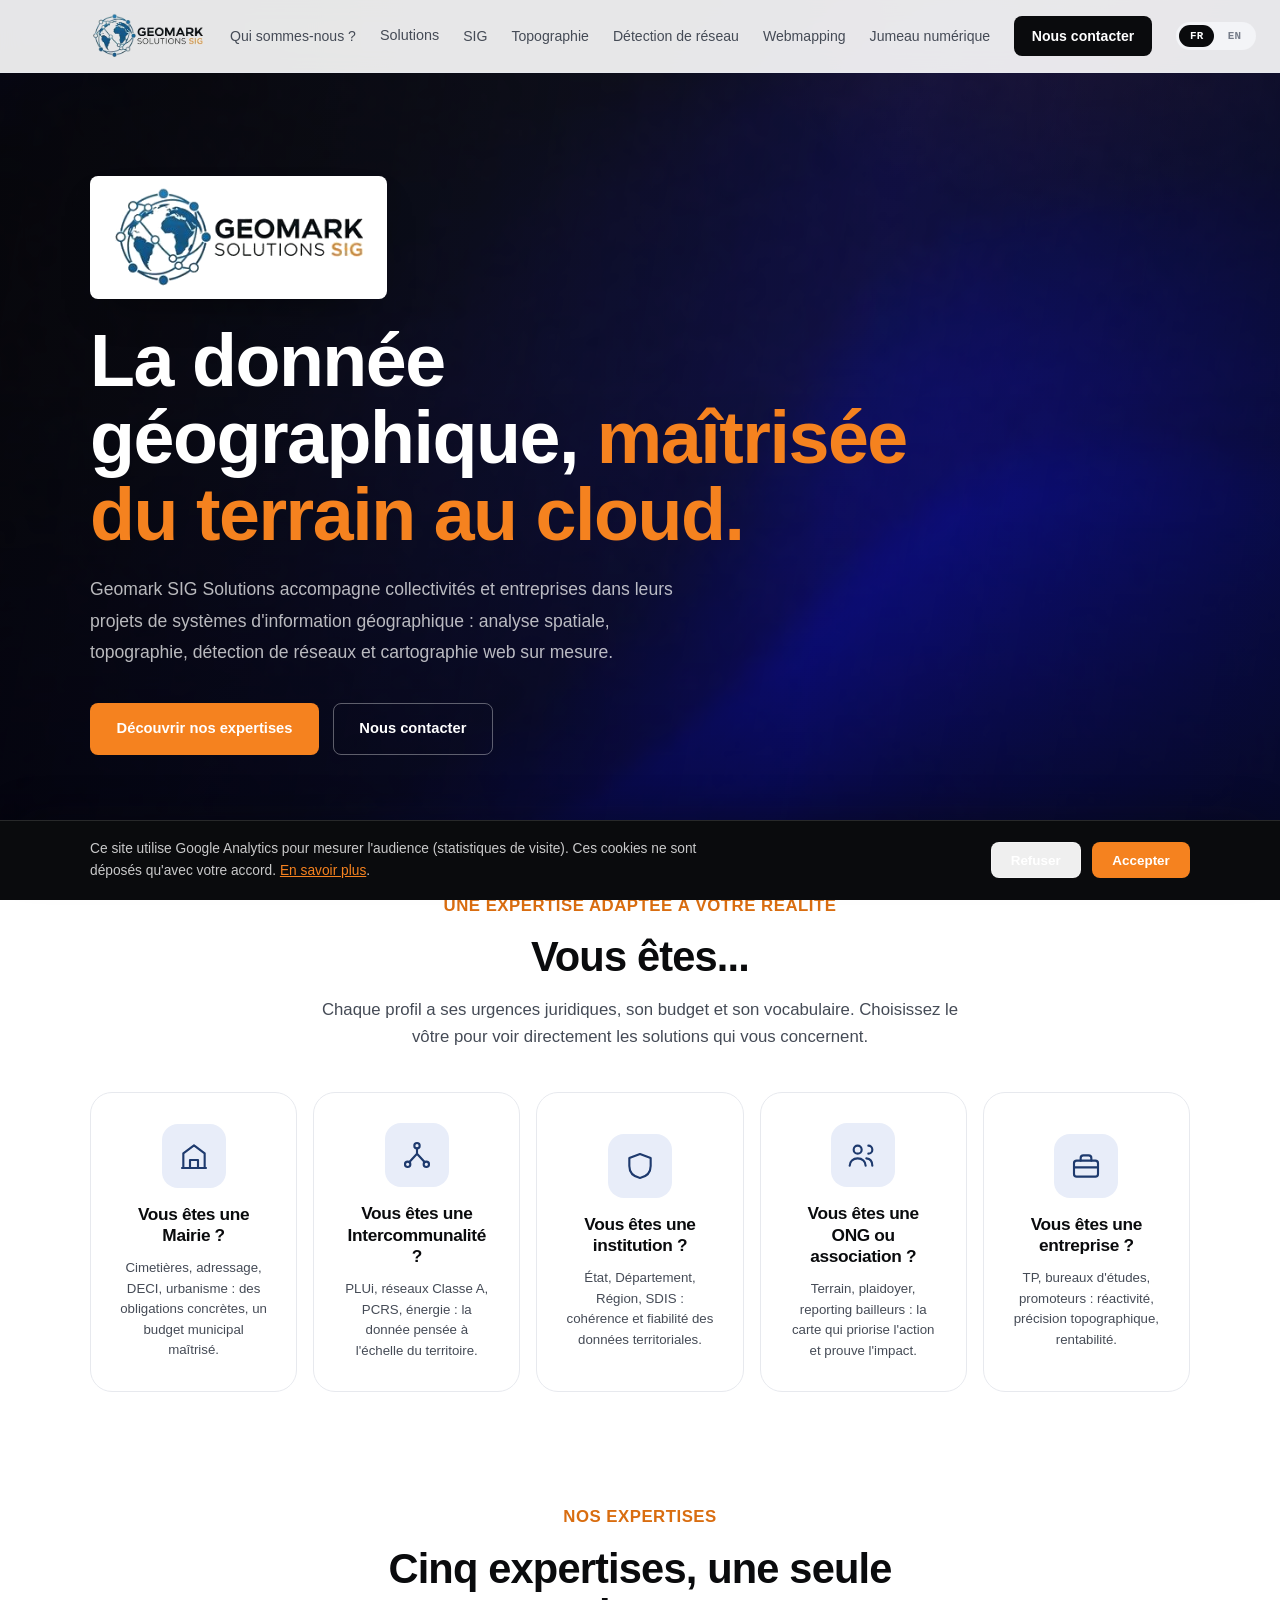
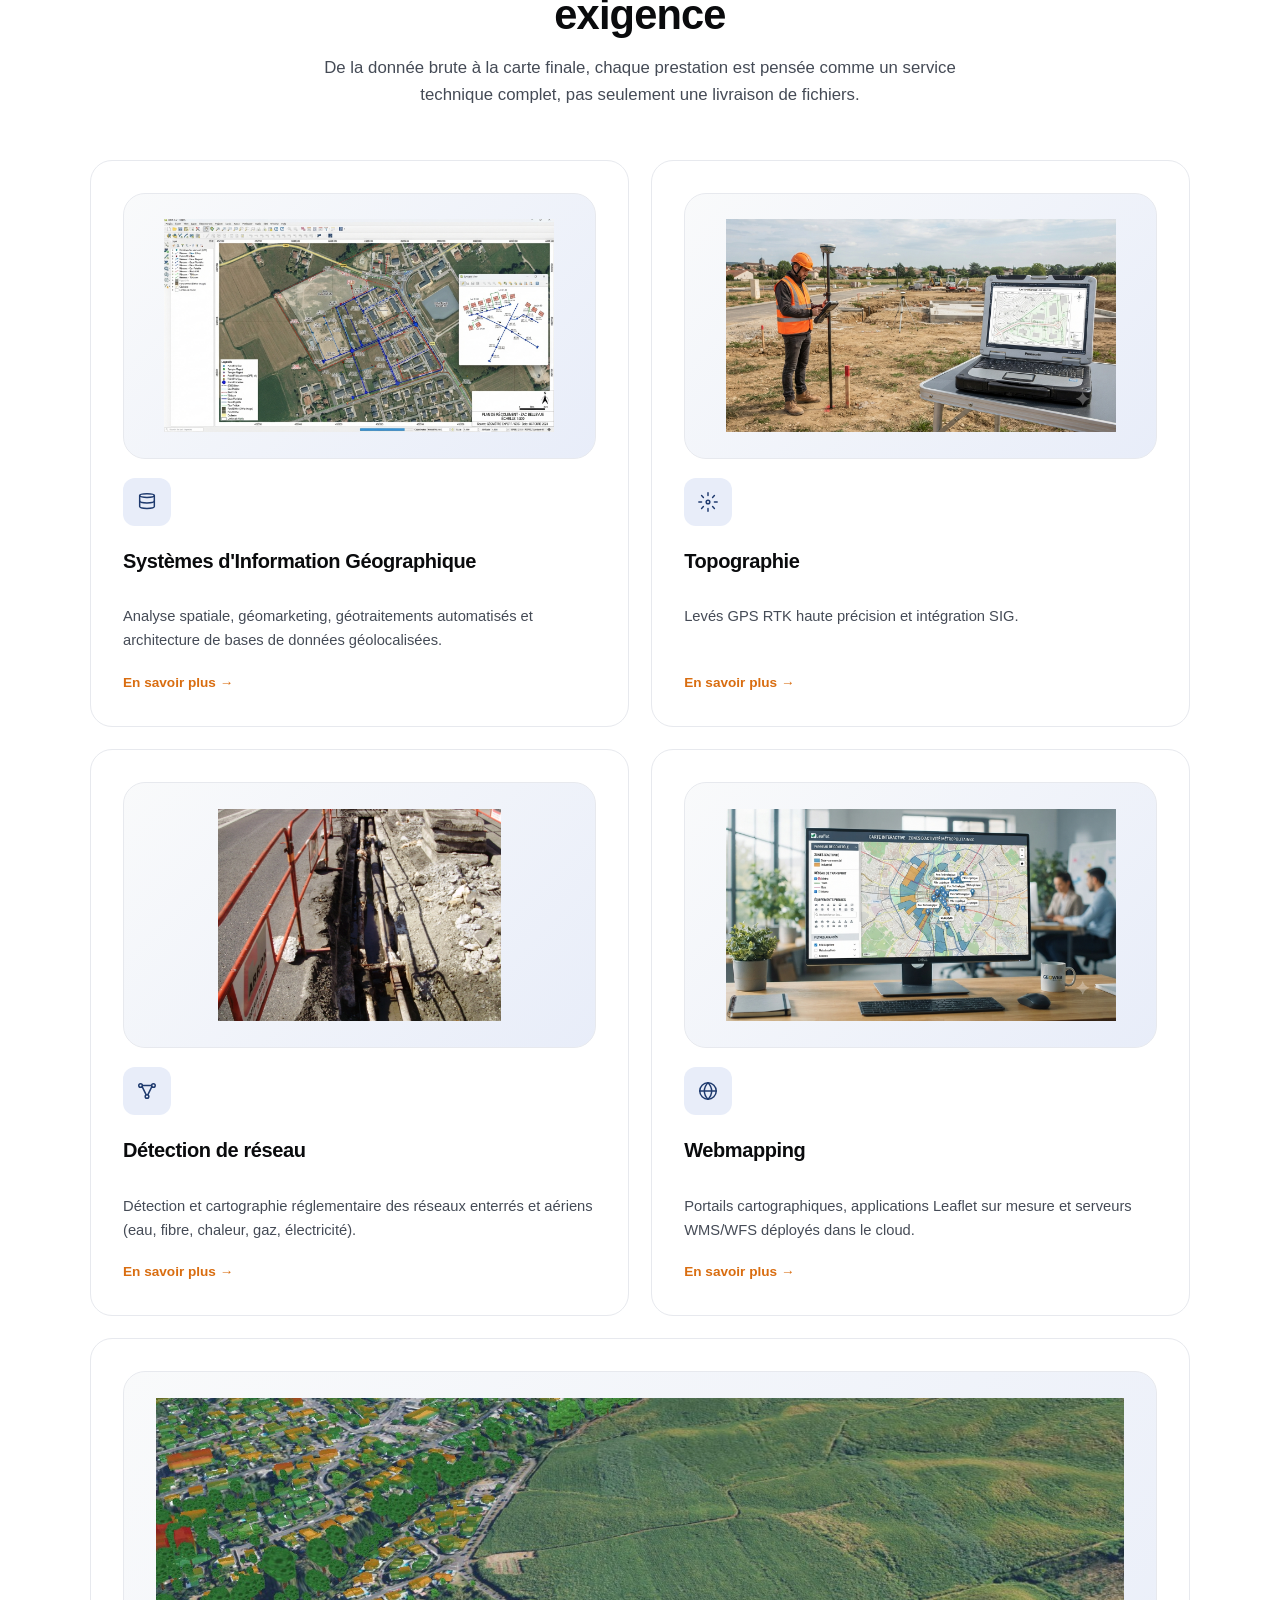
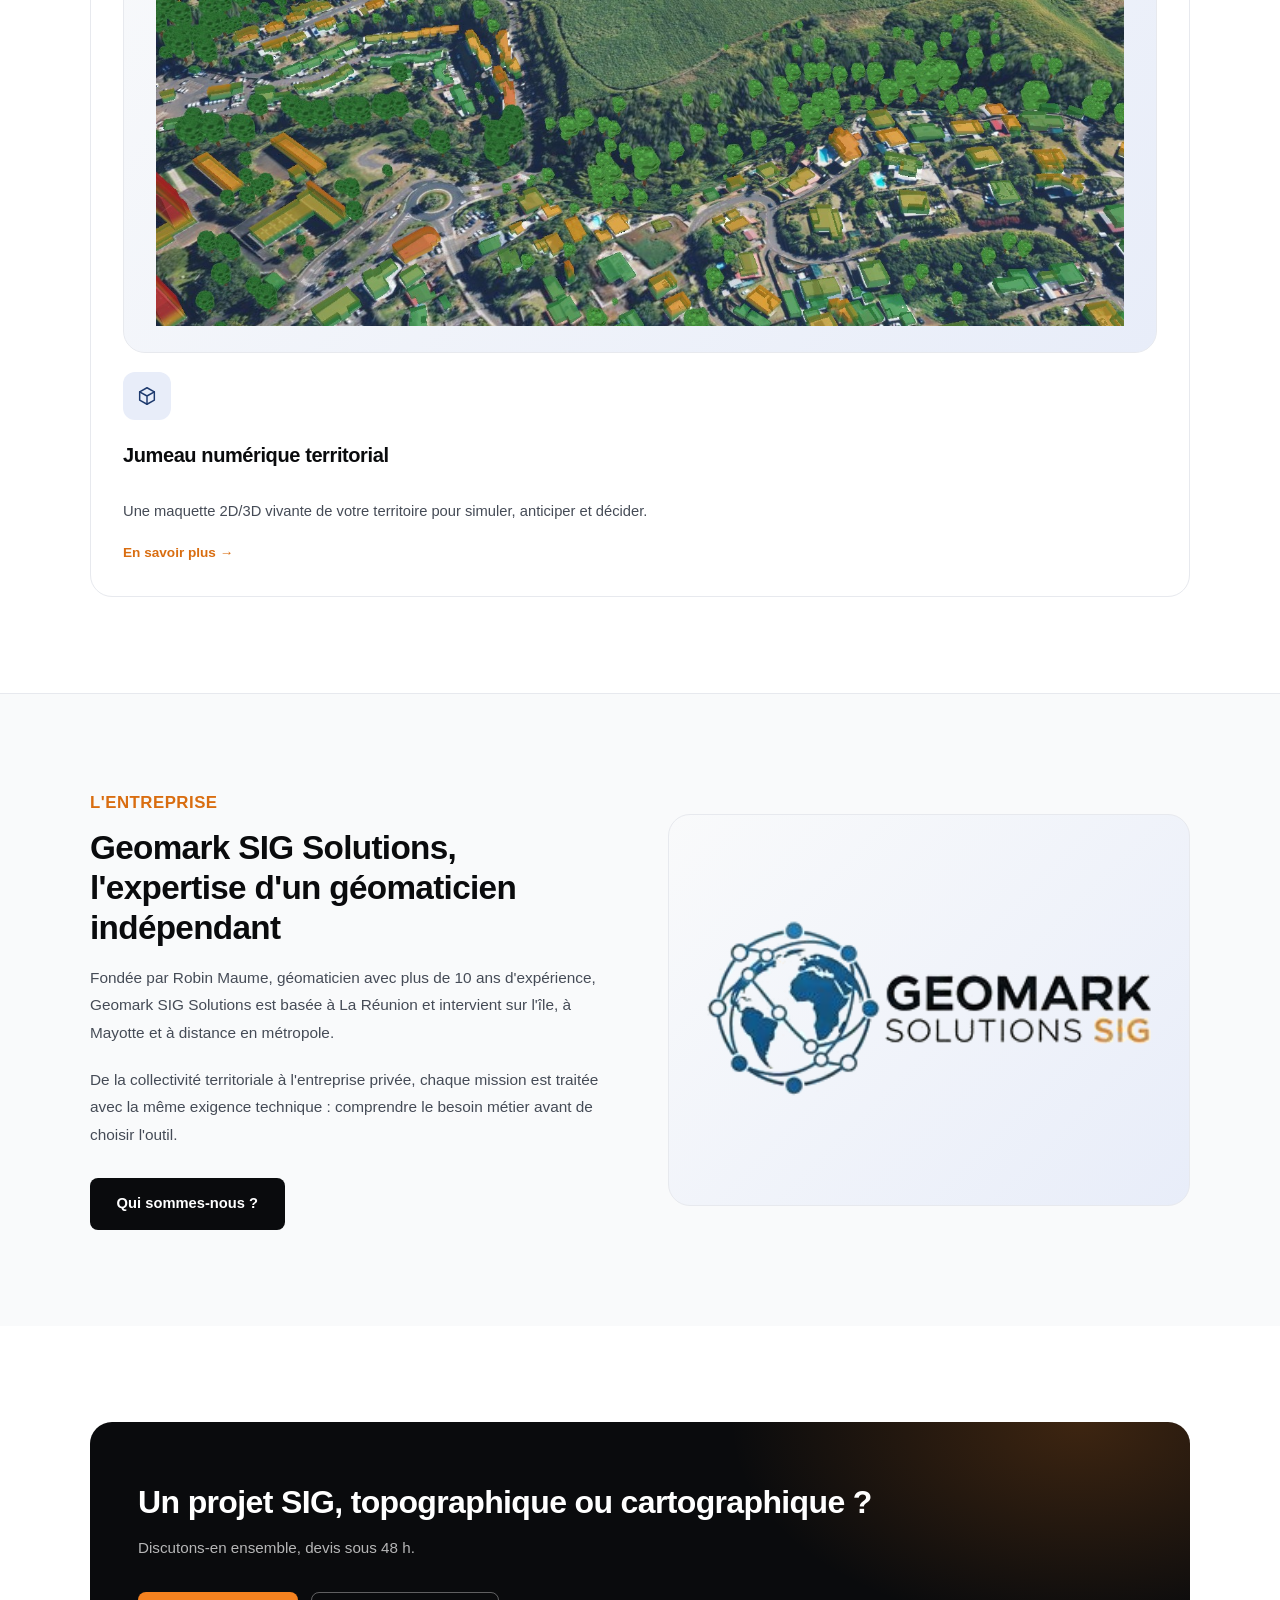
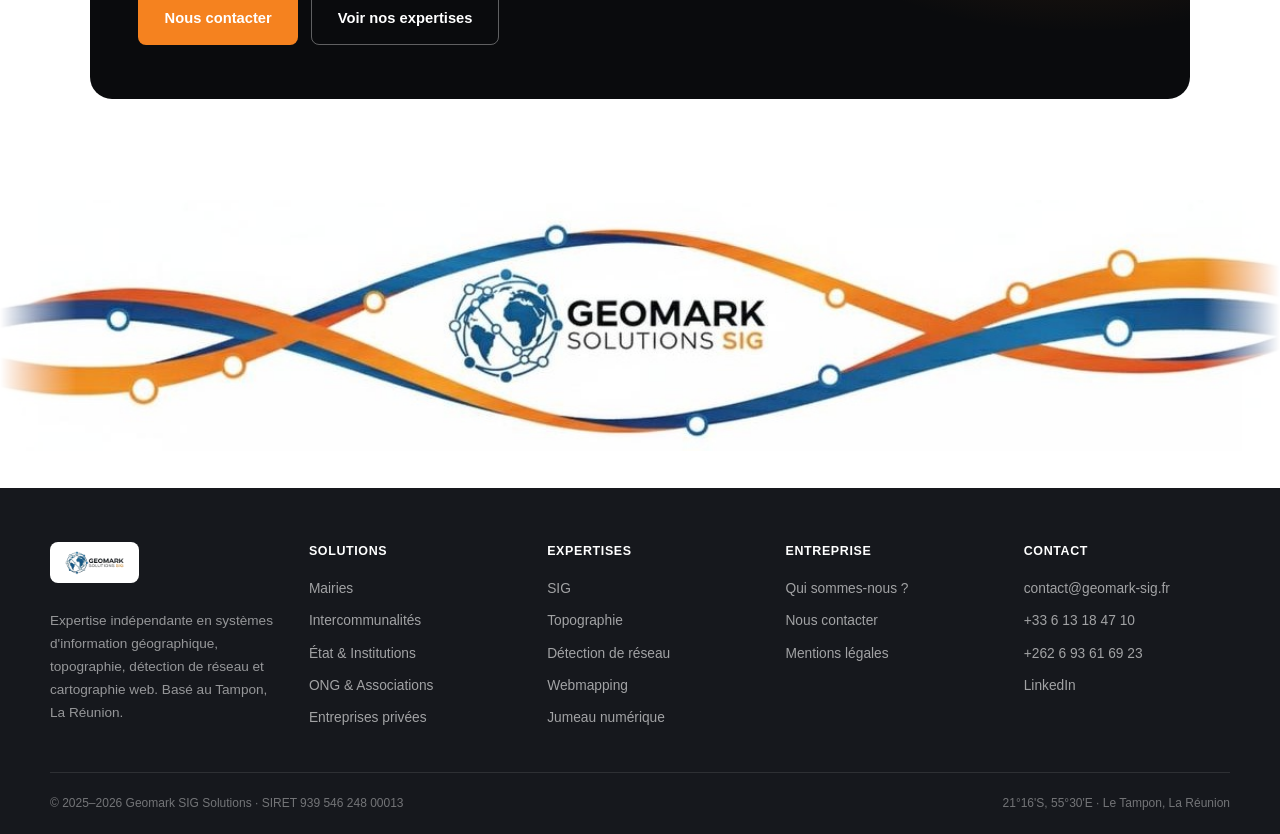
==== commit 5d46ba55: "Ajouter le jumeau numérique, le formulaire de contact et durcir la sécurité - Nouvelle page jumeau n" ====
--- a/index.html
+++ b/index.html
@@ -4,9 +4,16 @@
 <meta charset="UTF-8">
 <link rel="icon" type="image/png" href="assets/logo-mark-geomark.png">
 <meta name="viewport" content="width=device-width,initial-scale=1.0">
-<title>Geomark SIG</title>
+<meta http-equiv="Content-Security-Policy" content="default-src 'self'; script-src 'self' 'unsafe-inline' https://unpkg.com https://www.googletagmanager.com; style-src 'self' 'unsafe-inline' https://fonts.googleapis.com https://unpkg.com; font-src 'self' https://fonts.gstatic.com; img-src 'self' data: https://data.geopf.fr https://unpkg.com https://*.google-analytics.com https://*.googletagmanager.com; media-src 'self'; connect-src 'self' https://formspree.io https://*.google-analytics.com https://*.analytics.google.com https://*.googletagmanager.com; object-src 'none'; base-uri 'self'; form-action 'self' https://formspree.io; frame-src 'none'">
+<meta name="referrer" content="strict-origin-when-cross-origin">
+<link rel="canonical" href="https://geomark-sig.fr/">
+<meta property="og:site_name" content="Geomark SIG">
+<meta property="og:image" content="https://geomark-sig.fr/assets/images/og-image.png">
+<meta name="twitter:card" content="summary_large_image">
+<meta name="twitter:image" content="https://geomark-sig.fr/assets/images/og-image.png">
+<title>Geomark SIG – Géomatique, Topographie, La Réunion</title>
 <meta name="google-site-verification" content="VYqD6HDn2xMO9qMrtuL_lItV3_rLy7K8lSyWQDJQPMA" />
-<meta name="description" content="Geomark SIG Solutions, expertise indépendante en systèmes d'information géographique, topographie, détection de réseau et cartographie web. Le Tampon, La Réunion.">
+<meta name="description" content="Expertise indépendante en SIG, topographie, détection de réseau et cartographie web pour mairies et entreprises.">
 <link rel="preconnect" href="https://fonts.googleapis.com">
 <link rel="preconnect" href="https://fonts.gstatic.com" crossorigin>
 <link href="https://fonts.googleapis.com/css2?family=Inter:wght@400;500;600;700;800&family=IBM+Plex+Mono:wght@500;600&family=Space+Grotesk:wght@500;600;700&display=swap" rel="stylesheet">
@@ -34,6 +41,7 @@
       <a href="topographie.html" data-i18n="nav_topo">Topographie</a>
       <a href="detection-reseau.html" data-i18n="nav_detection">Détection de réseau</a>
       <a href="webmapping.html" data-i18n="nav_webmapping">Webmapping</a>
+      <a href="jumeau-numerique.html" data-i18n="nav_twin">Jumeau numérique</a>
       <a href="contact.html" class="btn-nav" data-i18n="nav_contact">Nous contacter</a>
     </nav>
     <div class="hdr-right">
@@ -165,7 +173,7 @@
   <div class="wrap">
     <div class="center reveal" style="max-width:640px;margin-bottom:3.2rem;">
       <span class="eyebrow" data-i18n="svc_eyebrow">Nos expertises</span>
-      <h2 class="htitle" data-i18n="svc_title">Quatre métiers, une seule exigence</h2>
+      <h2 class="htitle" data-i18n="svc_title">Cinq expertises, une seule exigence</h2>
       <p class="hsub center" data-i18n="svc_sub">De la donnée brute à la carte finale, chaque prestation est pensée comme un service technique complet, pas seulement une livraison de fichiers.</p>
     </div>
     <div class="svc-grid">
@@ -199,6 +207,14 @@
         <div class="svc-ico"><svg class="icon" viewBox="0 0 24 24"><circle cx="12" cy="12" r="9"/><path d="M3 12h18M12 3c2.5 2.5 4 6 4 9s-1.5 6.5-4 9c-2.5-2.5-4-6-4-9s1.5-6.5 4-9Z"/></svg></div>
         <h3 data-i18n="svc_webmapping_t">Webmapping</h3>
         <p data-i18n="svc_webmapping_d">Portails cartographiques, applications Leaflet sur mesure et serveurs WMS/WFS déployés dans le cloud.</p>
+        <span class="svc-link" data-i18n="svc_more">En savoir plus →</span>
+      </a>
+
+      <a href="jumeau-numerique.html" class="svc-card svc-wide reveal">
+        <div class="svc-thumb"><div class="ph-img contain r16-9"><img src="assets/images/jumeau-tampon-3d.jpg" alt="Jumeau numérique territorial, maquette 3D du Tampon, Geomark SIG Solutions"></div></div>
+        <div class="svc-ico"><svg class="icon" viewBox="0 0 24 24"><path d="m12 3 8 4.5v9L12 21l-8-4.5v-9L12 3Z"/><path d="M12 12 4 7.5M12 12l8-4.5M12 12v9"/></svg></div>
+        <h3 data-i18n="svc_twin_t">Jumeau numérique territorial</h3>
+        <p data-i18n="svc_twin_d">Une maquette 2D/3D vivante de votre territoire pour simuler, anticiper et décider.</p>
         <span class="svc-link" data-i18n="svc_more">En savoir plus →</span>
       </a>
 
@@ -230,7 +246,7 @@
     <div class="ctaband reveal">
       <div class="ctaband-tx">
         <h2 data-i18n="cta_title">Un projet SIG, topographique ou cartographique ?</h2>
-        <p data-i18n="cta_sub">Discutons-en ensemble, réponse sous 48h.</p>
+        <p data-i18n="cta_sub">Discutons-en ensemble, devis sous 48 h.</p>
       </div>
       <div class="ctaband-btns">
         <a href="contact.html" class="btn btn-orange" data-i18n="cta_btn1">Nous contacter</a>
@@ -265,6 +281,7 @@
       <a href="topographie.html" data-i18n="nav_topo">Topographie</a>
       <a href="detection-reseau.html" data-i18n="nav_detection">Détection de réseau</a>
       <a href="webmapping.html" data-i18n="nav_webmapping">Webmapping</a>
+      <a href="jumeau-numerique.html" data-i18n="nav_twin">Jumeau numérique</a>
     </div>
     <div class="ftr-col">
       <div class="ftr-h" data-i18n="ftr_h_company">Entreprise</div>
@@ -277,22 +294,19 @@
       <a href="mailto:contact@geomark-sig.fr">contact@geomark-sig.fr</a>
       <a href="tel:+33613184710">+33 6 13 18 47 10</a>
       <a href="tel:+262693616923">+262 6 93 61 69 23</a>
-      <a href="https://www.linkedin.com/in/robin-maume/" target="_blank">LinkedIn</a>
+      <a href="https://www.linkedin.com/company/geomark-sig/" target="_blank">LinkedIn</a>
     </div>
   </div>
   <div class="wrap ftr-bottom">
     <span data-i18n="ftr_copy">© 2025–2026 Geomark SIG Solutions · SIRET 939 546 248 00013</span>
     <span>21°16'S, 55°30'E · Le Tampon, La Réunion</span>
   </div>
-  <div class="wrap ftr-bottom" style="border-top:none;padding-top:0;">
-    <span style="font-size:.68rem;color:rgba(255,255,255,.3);" data-i18n="ftr_credit">Icônes animées, ressources libres de droits, crédit auteur à compléter</span>
-  </div>
 </footer>
 
 <script>
 window.I18N = {
   fr: {
-    nav_about:"Qui sommes-nous ?", nav_sig:"SIG", nav_topo:"Topographie", nav_detection:"Détection de réseau", nav_webmapping:"Webmapping", nav_contact:"Nous contacter", nav_legal:"Mentions légales",
+    nav_about:"Qui sommes-nous ?", nav_sig:"SIG", nav_topo:"Topographie", nav_detection:"Détection de réseau", nav_webmapping:"Webmapping", nav_twin:"Jumeau numérique", nav_contact:"Nous contacter", nav_legal:"Mentions légales",
     nav_solutions:"Solutions", nav_sol_mairie:"Mairies", nav_sol_epci:"Intercommunalités", nav_sol_etat:"État &amp; Institutions", nav_sol_ong:"ONG &amp; Associations", nav_sol_prive:"Entreprises privées",
     ftr_h_solutions:"Solutions",
     persona_eyebrow:"Une expertise adaptée à votre réalité", persona_title:"Vous êtes...",
@@ -312,30 +326,30 @@
     hero_lead:"Geomark SIG Solutions accompagne collectivités et entreprises dans leurs projets de systèmes d'information géographique : analyse spatiale, topographie, détection de réseaux et cartographie web sur mesure.",
     hero_btn1:"Découvrir nos expertises", hero_btn2:"Nous contacter",
     stat_years:"Ans d'expérience", stat_projects:"Projets SIG livrés", stat_countries:"Pays couverts",
-    svc_eyebrow:"Nos expertises", svc_title:"Quatre métiers, une seule exigence",
+    svc_eyebrow:"Nos expertises", svc_title:"Cinq expertises, une seule exigence",
     svc_sub:"De la donnée brute à la carte finale, chaque prestation est pensée comme un service technique complet, pas seulement une livraison de fichiers.",
-    ph_sig_card:"Emplacement image, analyse spatiale / infographie SIG",
-    ph_topo_card:"Emplacement image, levé GPS RTK / plan topographique",
-    ph_detection_card:"Emplacement image, synoptique réseau / plan de récolement",
-    ph_webmapping_card:"Emplacement image, portail cartographique / application Leaflet",
+ 
+ 
+ 
+ 
     svc_sig_t:"Systèmes d'Information Géographique", svc_sig_d:"Analyse spatiale, géomarketing, géotraitements automatisés et architecture de bases de données géolocalisées.",
     svc_topo_t:"Topographie", svc_topo_d:"Levés GPS RTK haute précision et intégration SIG.",
     svc_detection_t:"Détection de réseau", svc_detection_d:"Détection et cartographie réglementaire des réseaux enterrés et aériens (eau, fibre, chaleur, gaz, électricité).",
     svc_webmapping_t:"Webmapping", svc_webmapping_d:"Portails cartographiques, applications Leaflet sur mesure et serveurs WMS/WFS déployés dans le cloud.",
+    svc_twin_t:"Jumeau numérique territorial", svc_twin_d:"Une maquette 2D/3D vivante de votre territoire pour simuler, anticiper et décider.",
     svc_more:"En savoir plus →",
     about_eyebrow:"L'entreprise", about_title:"Geomark SIG Solutions, l'expertise d'un géomaticien indépendant",
     about_p1:"Fondée par Robin Maume, géomaticien avec plus de 10 ans d'expérience, Geomark SIG Solutions est basée à La Réunion et intervient sur l'île, à Mayotte et à distance en métropole.",
     about_p2:"De la collectivité territoriale à l'entreprise privée, chaque mission est traitée avec la même exigence technique : comprendre le besoin métier avant de choisir l'outil.",
-    about_btn:"Qui sommes-nous ?", ph_about:"Emplacement image, portrait ou photo d'équipe",
-    cta_title:"Un projet SIG, topographique ou cartographique ?", cta_sub:"Discutons-en ensemble, réponse sous 48h.",
+    about_btn:"Qui sommes-nous ?", 
+    cta_title:"Un projet SIG, topographique ou cartographique ?", cta_sub:"Discutons-en ensemble, devis sous 48 h.",
     cta_btn1:"Nous contacter", cta_btn2:"Voir nos expertises",
     ftr_desc:"Expertise indépendante en systèmes d'information géographique, topographie, détection de réseau et cartographie web. Basé au Tampon, La Réunion.",
     ftr_h_expertise:"Expertises", ftr_h_company:"Entreprise", ftr_h_contact:"Contact",
-    ftr_copy:"© 2025–2026 Geomark SIG Solutions · SIRET 939 546 248 00013",
-    ftr_credit:"Icônes animées, ressources libres de droits, crédit auteur à compléter"
+    ftr_copy:"© 2025–2026 Geomark SIG Solutions · SIRET 939 546 248 00013"
   },
   en: {
-    nav_about:"About us", nav_sig:"GIS", nav_topo:"Land Surveying", nav_detection:"Network Detection", nav_webmapping:"Web Mapping", nav_contact:"Contact us", nav_legal:"Legal notice",
+    nav_about:"About us", nav_sig:"GIS", nav_topo:"Land Surveying", nav_detection:"Network Detection", nav_webmapping:"Web Mapping", nav_twin:"Digital twin", nav_contact:"Contact us", nav_legal:"Legal notice",
     nav_solutions:"Solutions", nav_sol_mairie:"Municipalities", nav_sol_epci:"Inter-municipal bodies", nav_sol_etat:"State &amp; Institutions", nav_sol_ong:"NGOs &amp; Associations", nav_sol_prive:"Private companies",
     ftr_h_solutions:"Solutions",
     persona_eyebrow:"Expertise tailored to your reality", persona_title:"You are...",
@@ -355,30 +369,49 @@
     hero_lead:"Geomark SIG Solutions supports local authorities and businesses on their geographic information system projects: spatial analysis, land surveying, network detection and custom web mapping.",
     hero_btn1:"Discover our expertise", hero_btn2:"Contact us",
     stat_years:"Years of experience", stat_projects:"GIS projects delivered", stat_countries:"Countries covered",
-    svc_eyebrow:"Our expertise", svc_title:"Four disciplines, one standard",
+    svc_eyebrow:"Our expertise", svc_title:"Five areas of expertise, one standard",
     svc_sub:"From raw data to the final map, every engagement is designed as a complete technical service, not just a file delivery.",
-    ph_sig_card:"Image placeholder, spatial analysis / GIS infographic",
-    ph_topo_card:"Image placeholder, RTK GPS survey / topographic plan",
-    ph_detection_card:"Image placeholder, network synoptic / as-built plan",
-    ph_webmapping_card:"Image placeholder, map portal / Leaflet application",
+ 
+ 
+ 
+ 
     svc_sig_t:"Geographic Information Systems", svc_sig_d:"Spatial analysis, geomarketing, automated geoprocessing and geolocated database architecture.",
     svc_topo_t:"Land Surveying", svc_topo_d:"High-precision RTK GPS surveys and GIS integration.",
     svc_detection_t:"Network Detection", svc_detection_d:"Detection and regulatory mapping of underground and aerial networks (water, fibre, heating, gas, electricity).",
     svc_webmapping_t:"Web Mapping", svc_webmapping_d:"Map portals, custom Leaflet applications and WMS/WFS servers deployed in the cloud.",
+    svc_twin_t:"Territorial digital twin", svc_twin_d:"A living 2D/3D model of your territory to simulate, anticipate and decide.",
     svc_more:"Learn more →",
     about_eyebrow:"The company", about_title:"Geomark SIG Solutions, the expertise of an independent GIS specialist",
     about_p1:"Founded by Robin Maume, a GIS specialist with over 10 years of experience, Geomark SIG Solutions is based in Réunion Island and operates across the island, in Mayotte and remotely in mainland France.",
     about_p2:"From local authorities to private companies, every engagement is handled with the same technical rigour: understanding the business need before choosing the tool.",
-    about_btn:"About us", ph_about:"Image placeholder, portrait or team photo",
-    cta_title:"A GIS, surveying or mapping project?", cta_sub:"Let's talk about it, response within 48h.",
+    about_btn:"About us", 
+    cta_title:"A GIS, surveying or mapping project?", cta_sub:"Let's talk about it, quote within 48 h.",
     cta_btn1:"Contact us", cta_btn2:"See our expertise",
     ftr_desc:"Independent expertise in geographic information systems, land surveying, network detection and web mapping. Based in Le Tampon, Réunion Island.",
     ftr_h_expertise:"Expertise", ftr_h_company:"Company", ftr_h_contact:"Contact",
-    ftr_copy:"© 2025–2026 Geomark SIG Solutions · SIRET 939 546 248 00013",
-    ftr_credit:"Animated icons, royalty-free resources, author credit to be completed"
+    ftr_copy:"© 2025–2026 Geomark SIG Solutions · SIRET 939 546 248 00013"
   }
 };
 </script>
 <script src="assets/main.js"></script>
+<script type="application/ld+json">
+{
+  "@context": "https://schema.org",
+  "@type": "Organization",
+  "name": "Geomark SIG",
+  "alternateName": "Geomark SIG Solutions",
+  "url": "https://geomark-sig.fr/",
+  "logo": "https://geomark-sig.fr/assets/logo-mark-geomark.png",
+  "email": "contact@geomark-sig.fr",
+  "telephone": "+33613184710",
+  "address": {
+    "@type": "PostalAddress",
+    "addressLocality": "Le Tampon",
+    "addressRegion": "La Réunion",
+    "addressCountry": "FR"
+  },
+  "sameAs": ["https://www.linkedin.com/company/geomark-sig/"]
+}
+</script>
 </body>
 </html>
--- a/assets/style.css
+++ b/assets/style.css
@@ -401,3 +401,27 @@
   .obl-grid{grid-template-columns:1fr;}
   .ctaband{flex-direction:column;align-items:flex-start;}
 }
+
+/* ============ COOKIE BANNER ============ */
+.cookie-banner{position:fixed;left:0;right:0;bottom:0;z-index:1200;background:var(--ink);border-top:1px solid rgba(255,255,255,.12);box-shadow:0 -20px 40px -20px rgba(10,11,13,.4);}
+.cookie-banner-in{max-width:var(--container);margin:0 auto;padding:1.1rem 2.5rem;display:flex;align-items:center;justify-content:space-between;gap:1.5rem;flex-wrap:wrap;}
+.cookie-banner-txt{color:rgba(255,255,255,.78);font-size:.86rem;line-height:1.6;max-width:640px;}
+.cookie-banner-txt a{color:var(--orange);text-decoration:underline;}
+.cookie-banner-btns{display:flex;gap:.7rem;flex-wrap:wrap;flex:none;}
+.cookie-banner-btns .btn{padding:.6rem 1.2rem;font-size:.84rem;}
+@media(max-width:720px){
+  .cookie-banner-in{padding:1rem 1.3rem;}
+}
+
+/* ============ ENCADRÉ (callout) ============ */
+.callout{border:1.5px solid var(--orange);border-left-width:6px;background:#fff7ef;border-radius:var(--rd-lg);padding:1.6rem 1.8rem;margin:1.5rem 0;}
+.callout h3{font-size:1.1rem;margin-bottom:.5rem;color:var(--ink);}
+.callout p{margin:0;font-size:.95rem;}
+.callout ul{margin:.6rem 0 0 1.1rem;font-size:.95rem;}
+
+.svc-wide{grid-column:1/-1;}
+.hp{position:absolute;left:-9999px;width:1px;height:1px;overflow:hidden;}
+.fcheck{display:flex;gap:.6rem;align-items:flex-start;font-size:.82rem;color:var(--gray-700);margin-bottom:1.05rem;}
+.fcheck input{width:auto;margin-top:.2rem;}
+.fnote.err{color:#b42318;}
+.quote-badge{display:inline-block;background:var(--orange-100);color:var(--orange-600);font-weight:700;font-size:.8rem;padding:.35rem .8rem;border-radius:999px;margin-bottom:1rem;}
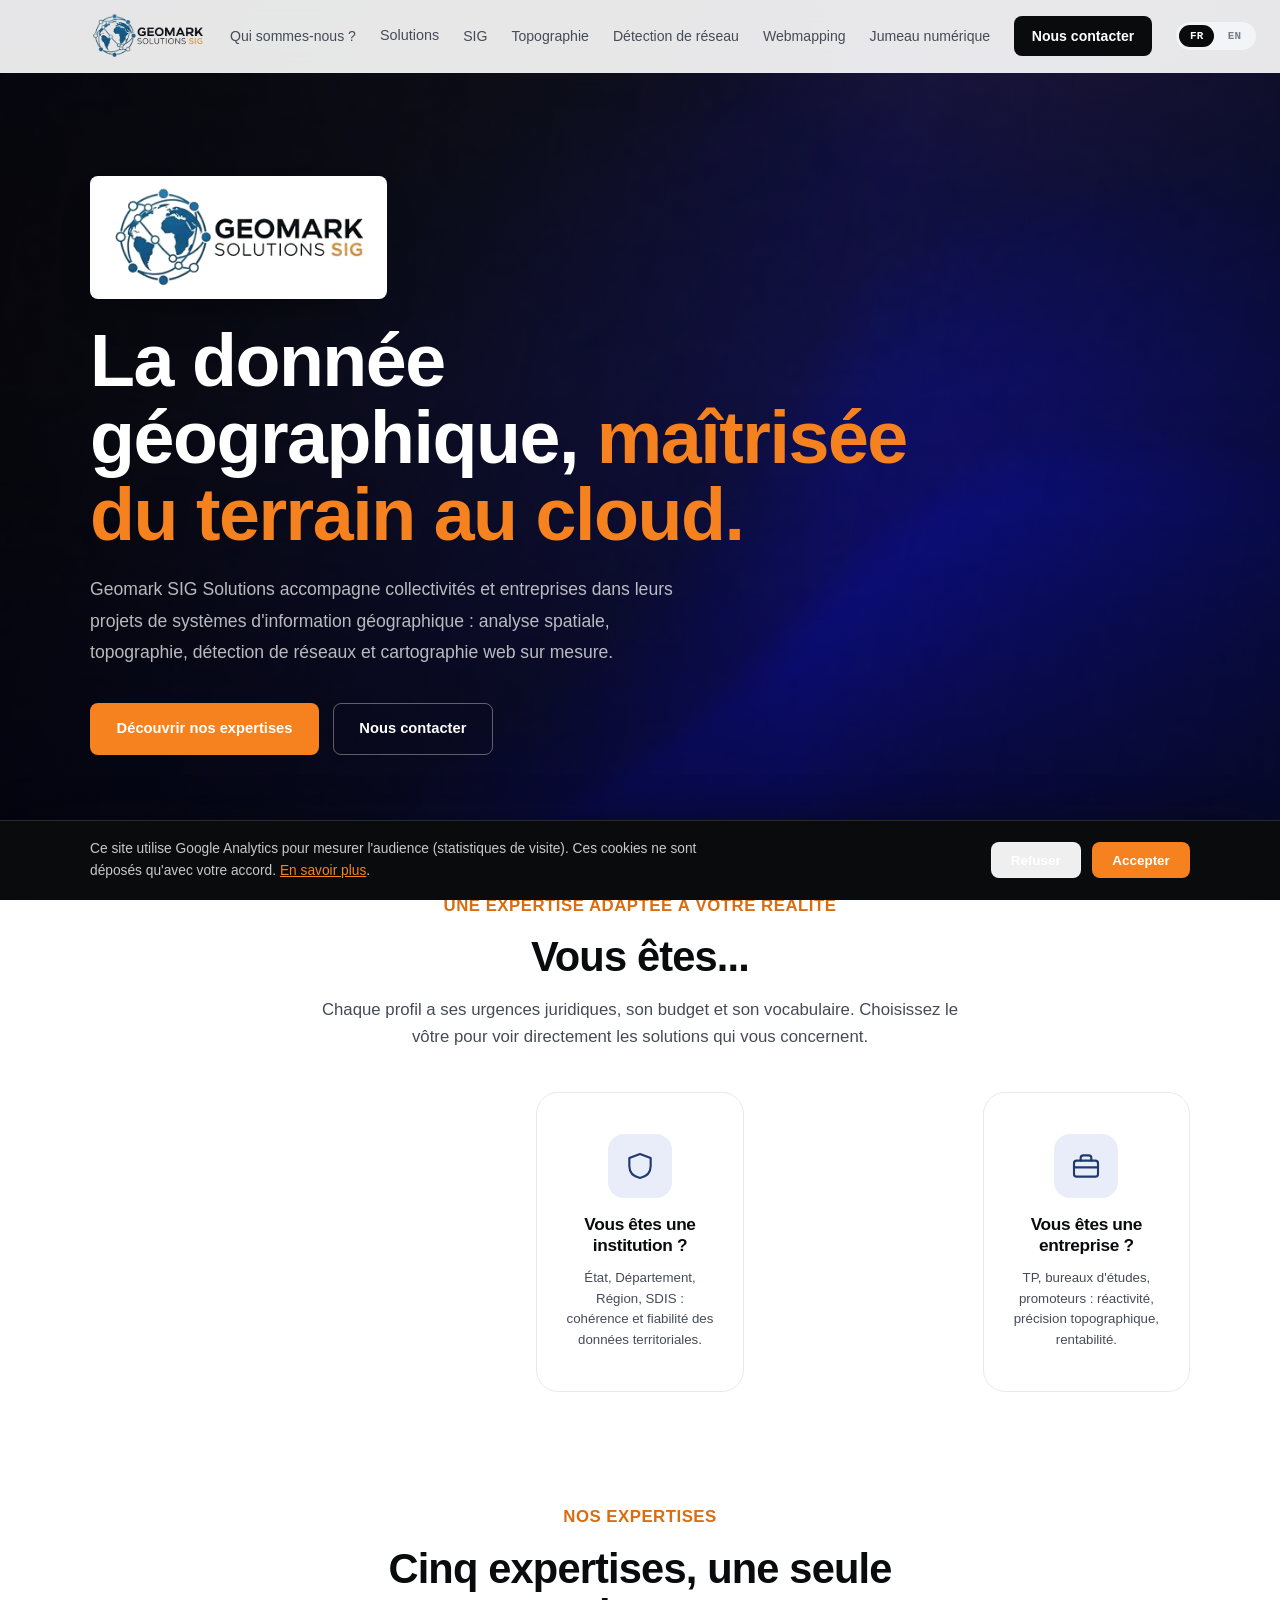
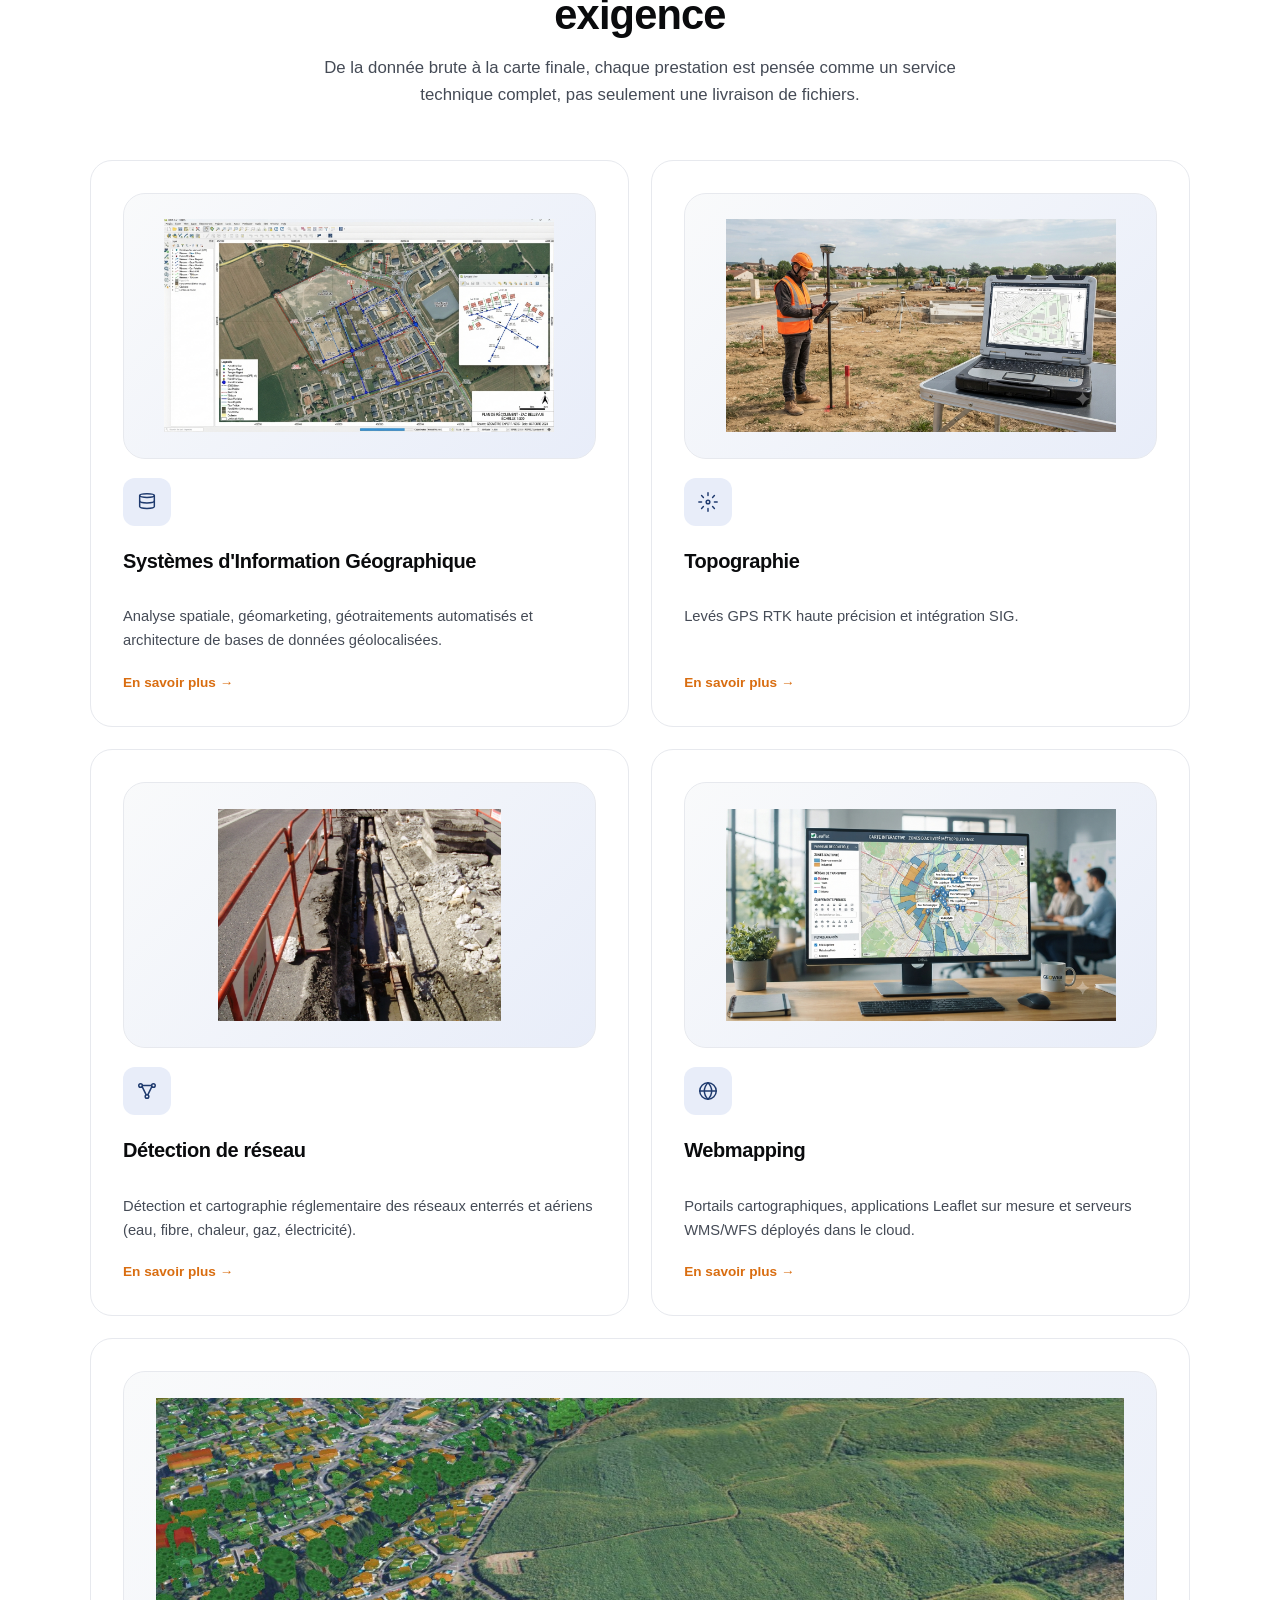
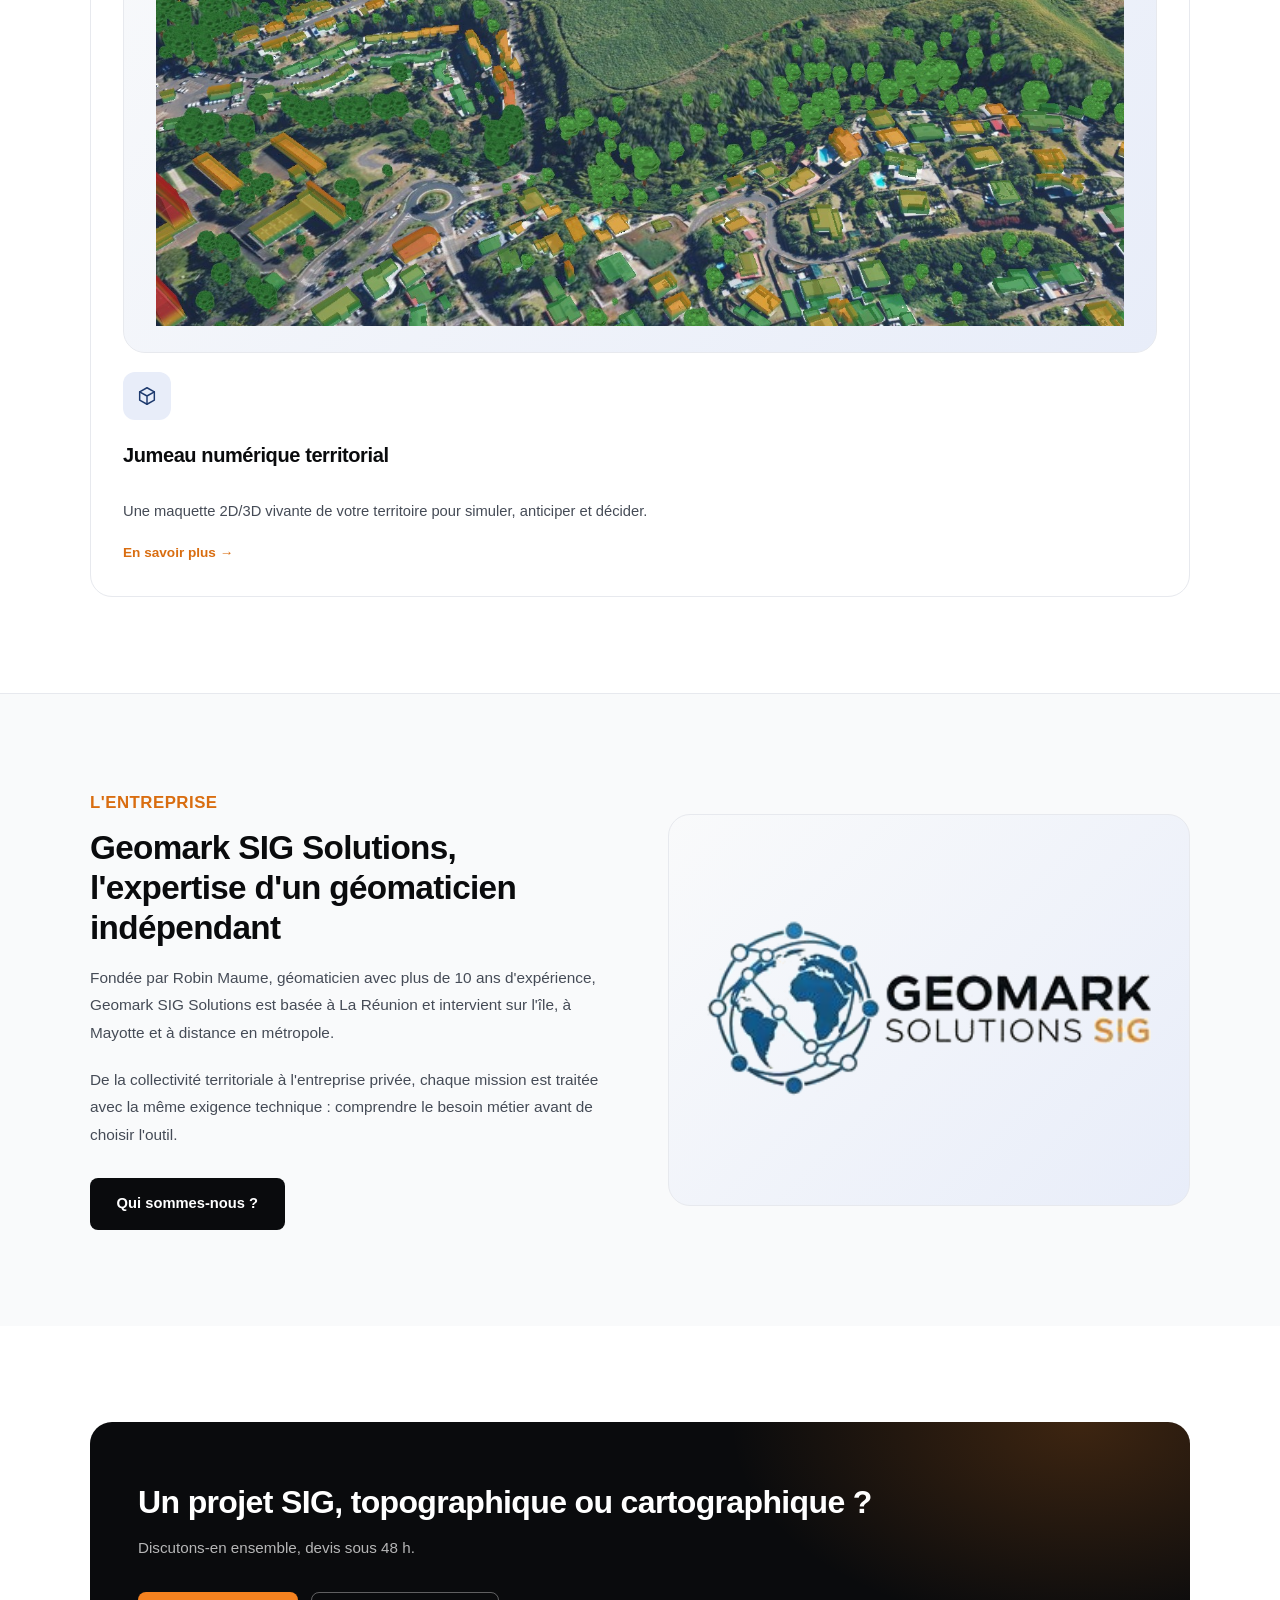
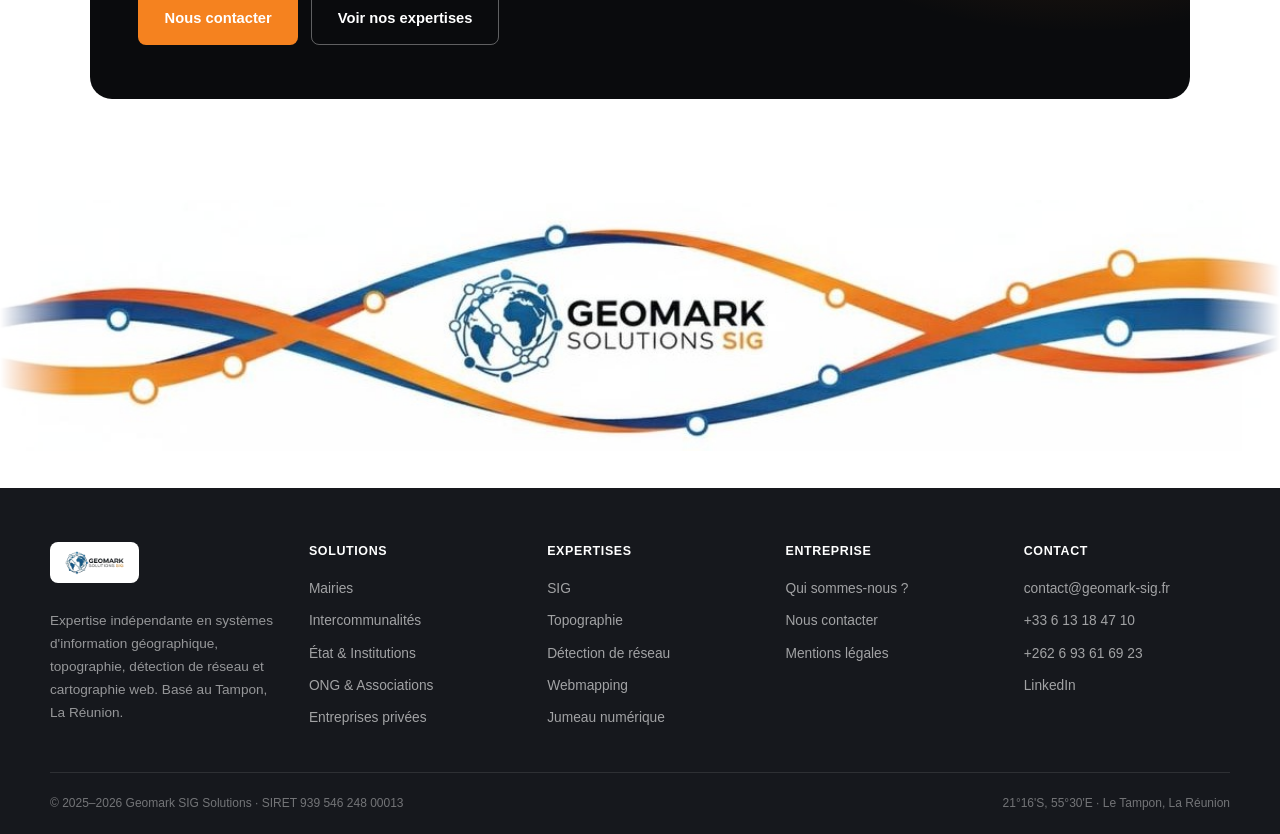
==== commit 49dc9c7e: "Formulaire de contact en envoi direct (FormSubmit) et retrait de la licence MIT - Envoi via FormSubm" ====
--- a/index.html
+++ b/index.html
@@ -4,7 +4,7 @@
 <meta charset="UTF-8">
 <link rel="icon" type="image/png" href="assets/logo-mark-geomark.png">
 <meta name="viewport" content="width=device-width,initial-scale=1.0">
-<meta http-equiv="Content-Security-Policy" content="default-src 'self'; script-src 'self' 'unsafe-inline' https://unpkg.com https://www.googletagmanager.com; style-src 'self' 'unsafe-inline' https://fonts.googleapis.com https://unpkg.com; font-src 'self' https://fonts.gstatic.com; img-src 'self' data: https://data.geopf.fr https://unpkg.com https://*.google-analytics.com https://*.googletagmanager.com; media-src 'self'; connect-src 'self' https://formspree.io https://*.google-analytics.com https://*.analytics.google.com https://*.googletagmanager.com; object-src 'none'; base-uri 'self'; form-action 'self' https://formspree.io; frame-src 'none'">
+<meta http-equiv="Content-Security-Policy" content="default-src 'self'; script-src 'self' 'unsafe-inline' https://unpkg.com https://www.googletagmanager.com; style-src 'self' 'unsafe-inline' https://fonts.googleapis.com https://unpkg.com; font-src 'self' https://fonts.gstatic.com; img-src 'self' data: https://data.geopf.fr https://unpkg.com https://*.google-analytics.com https://*.googletagmanager.com; media-src 'self'; connect-src 'self' https://formsubmit.co https://*.google-analytics.com https://*.analytics.google.com https://*.googletagmanager.com; object-src 'none'; base-uri 'self'; form-action 'self' https://formsubmit.co; frame-src 'none'">
 <meta name="referrer" content="strict-origin-when-cross-origin">
 <link rel="canonical" href="https://geomark-sig.fr/">
 <meta property="og:site_name" content="Geomark SIG">
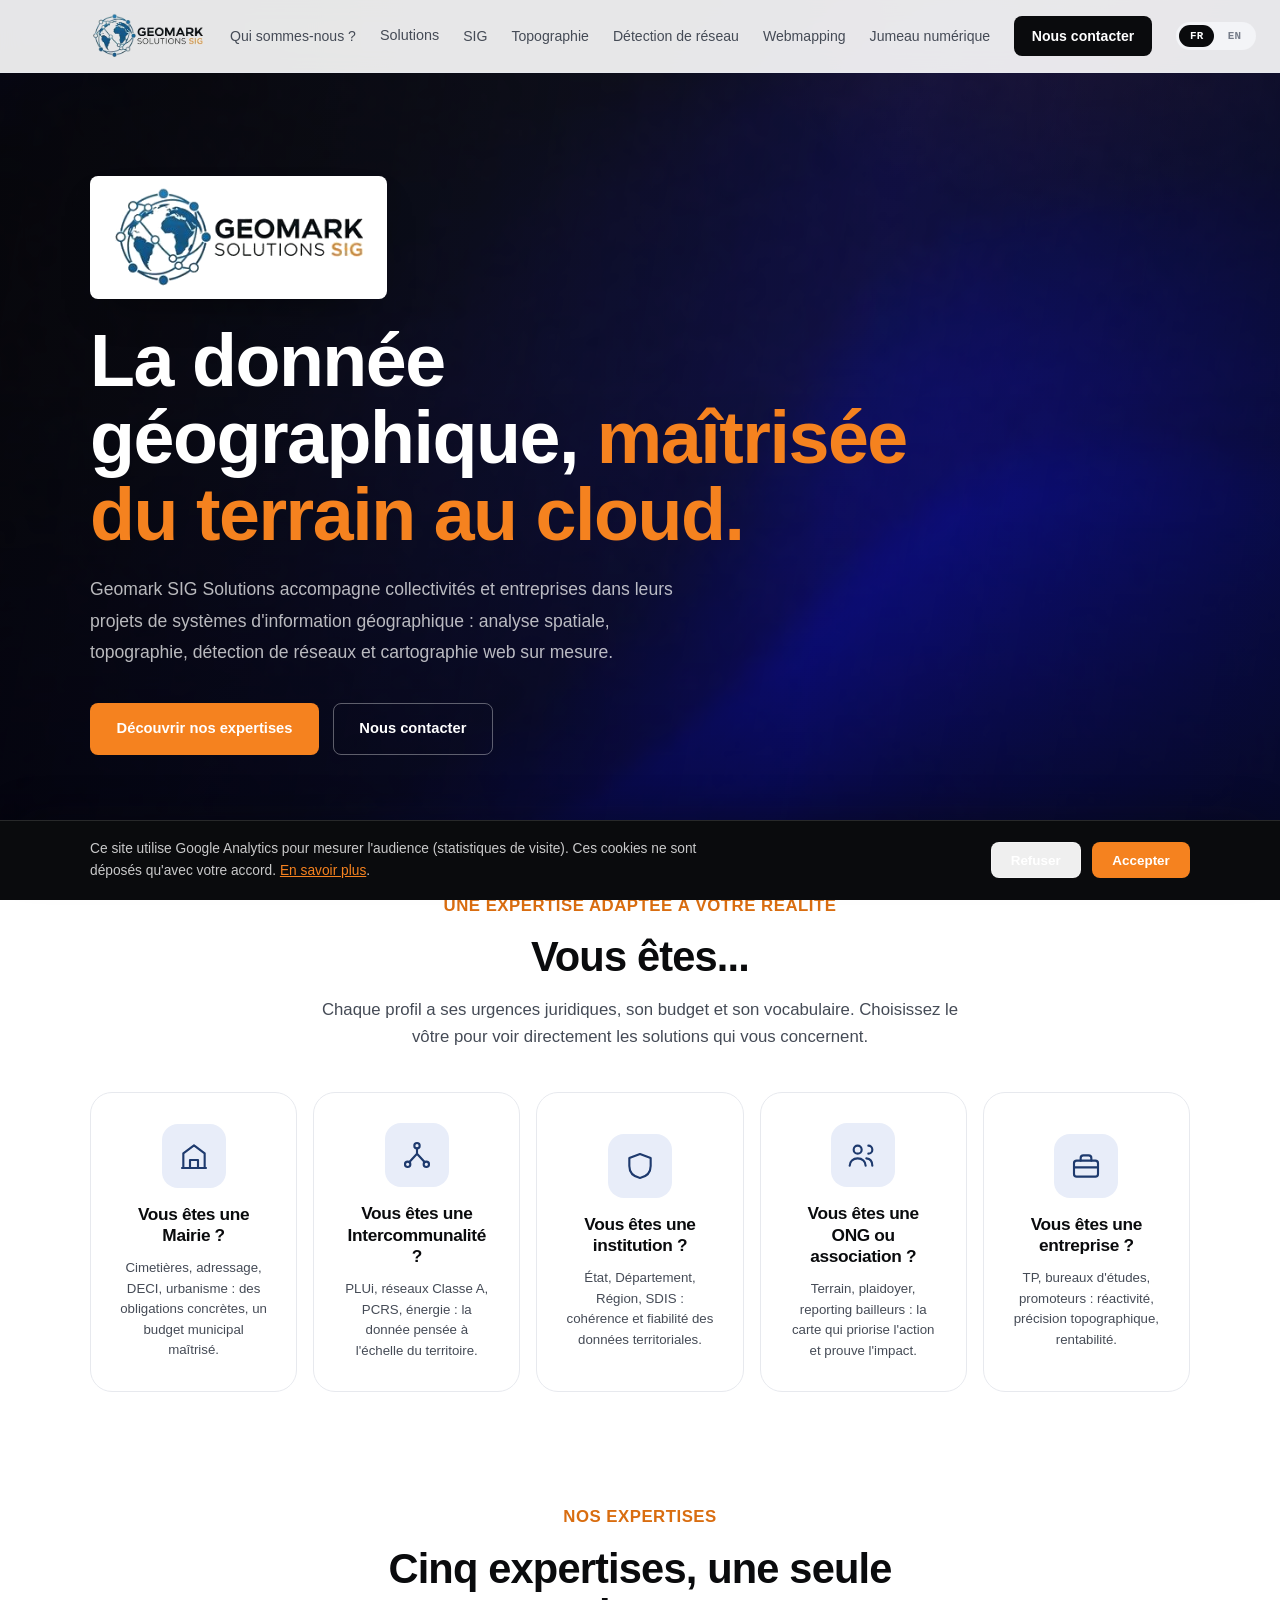
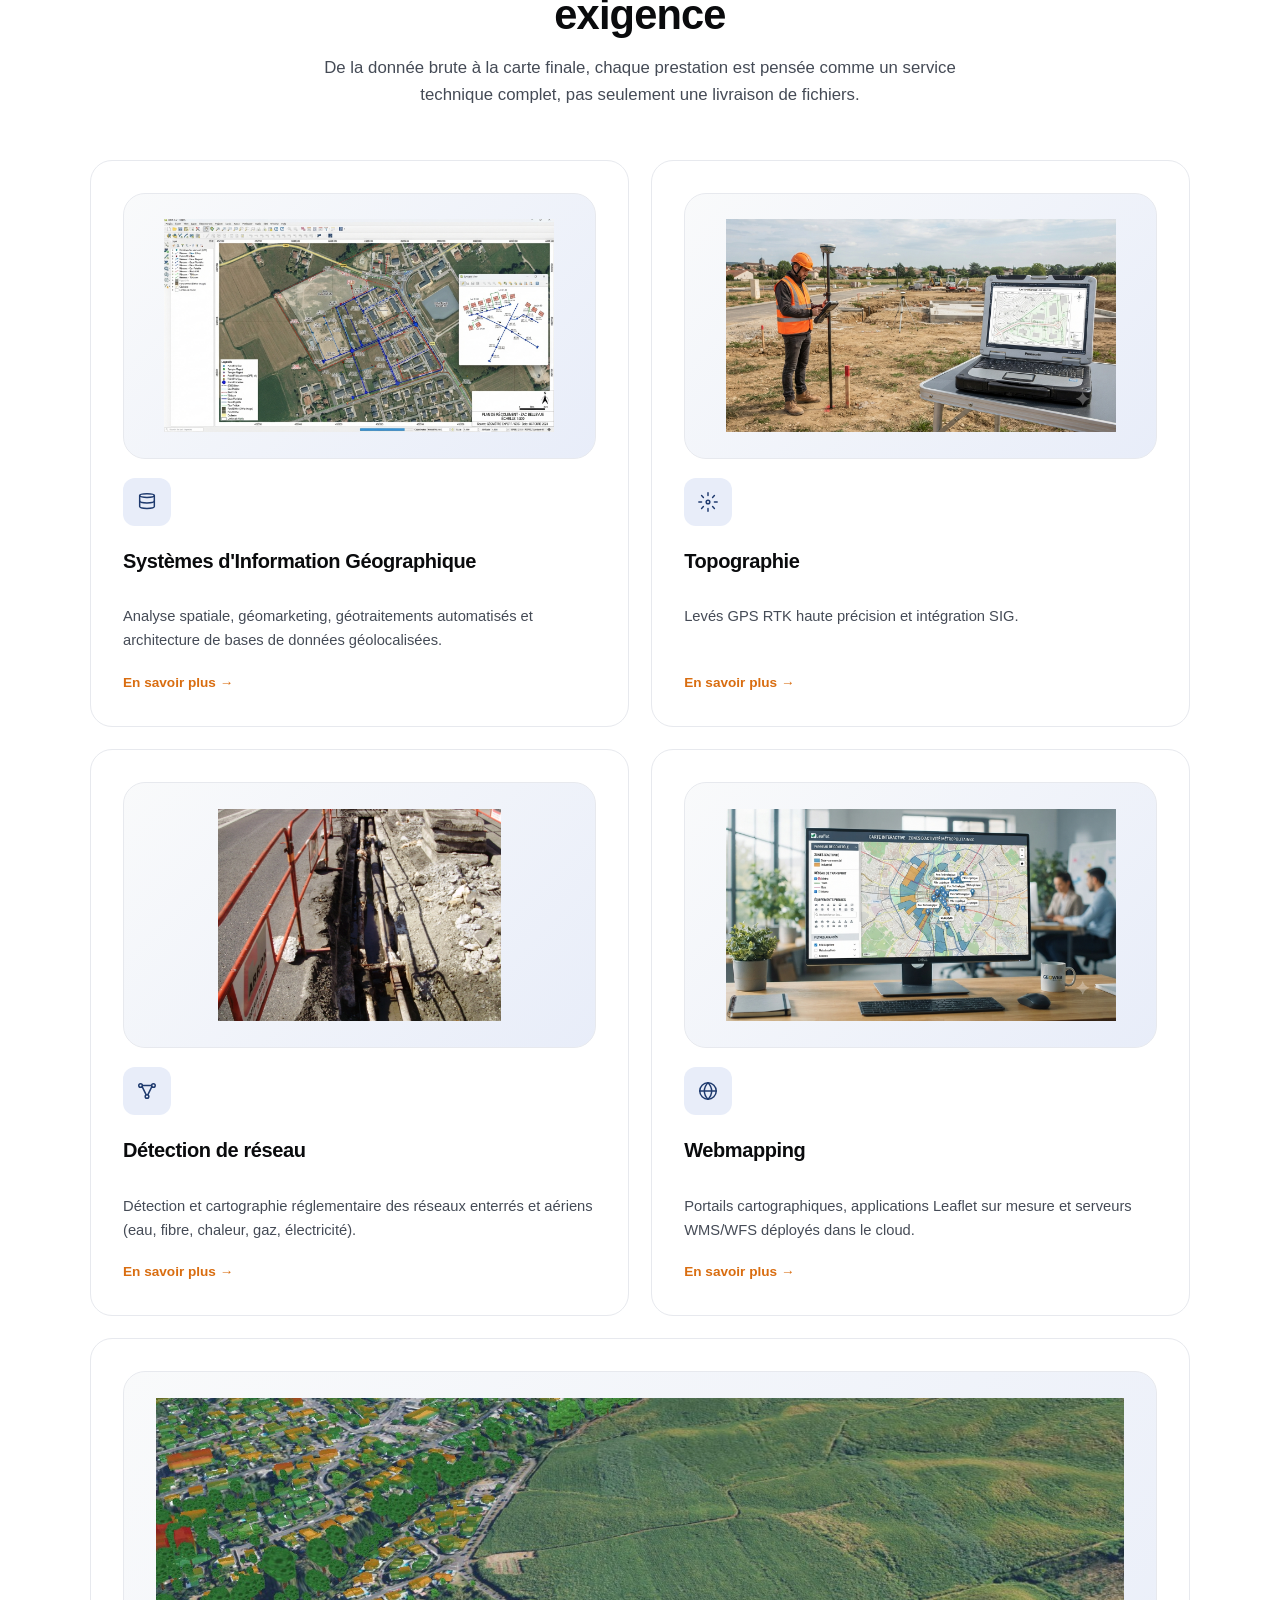
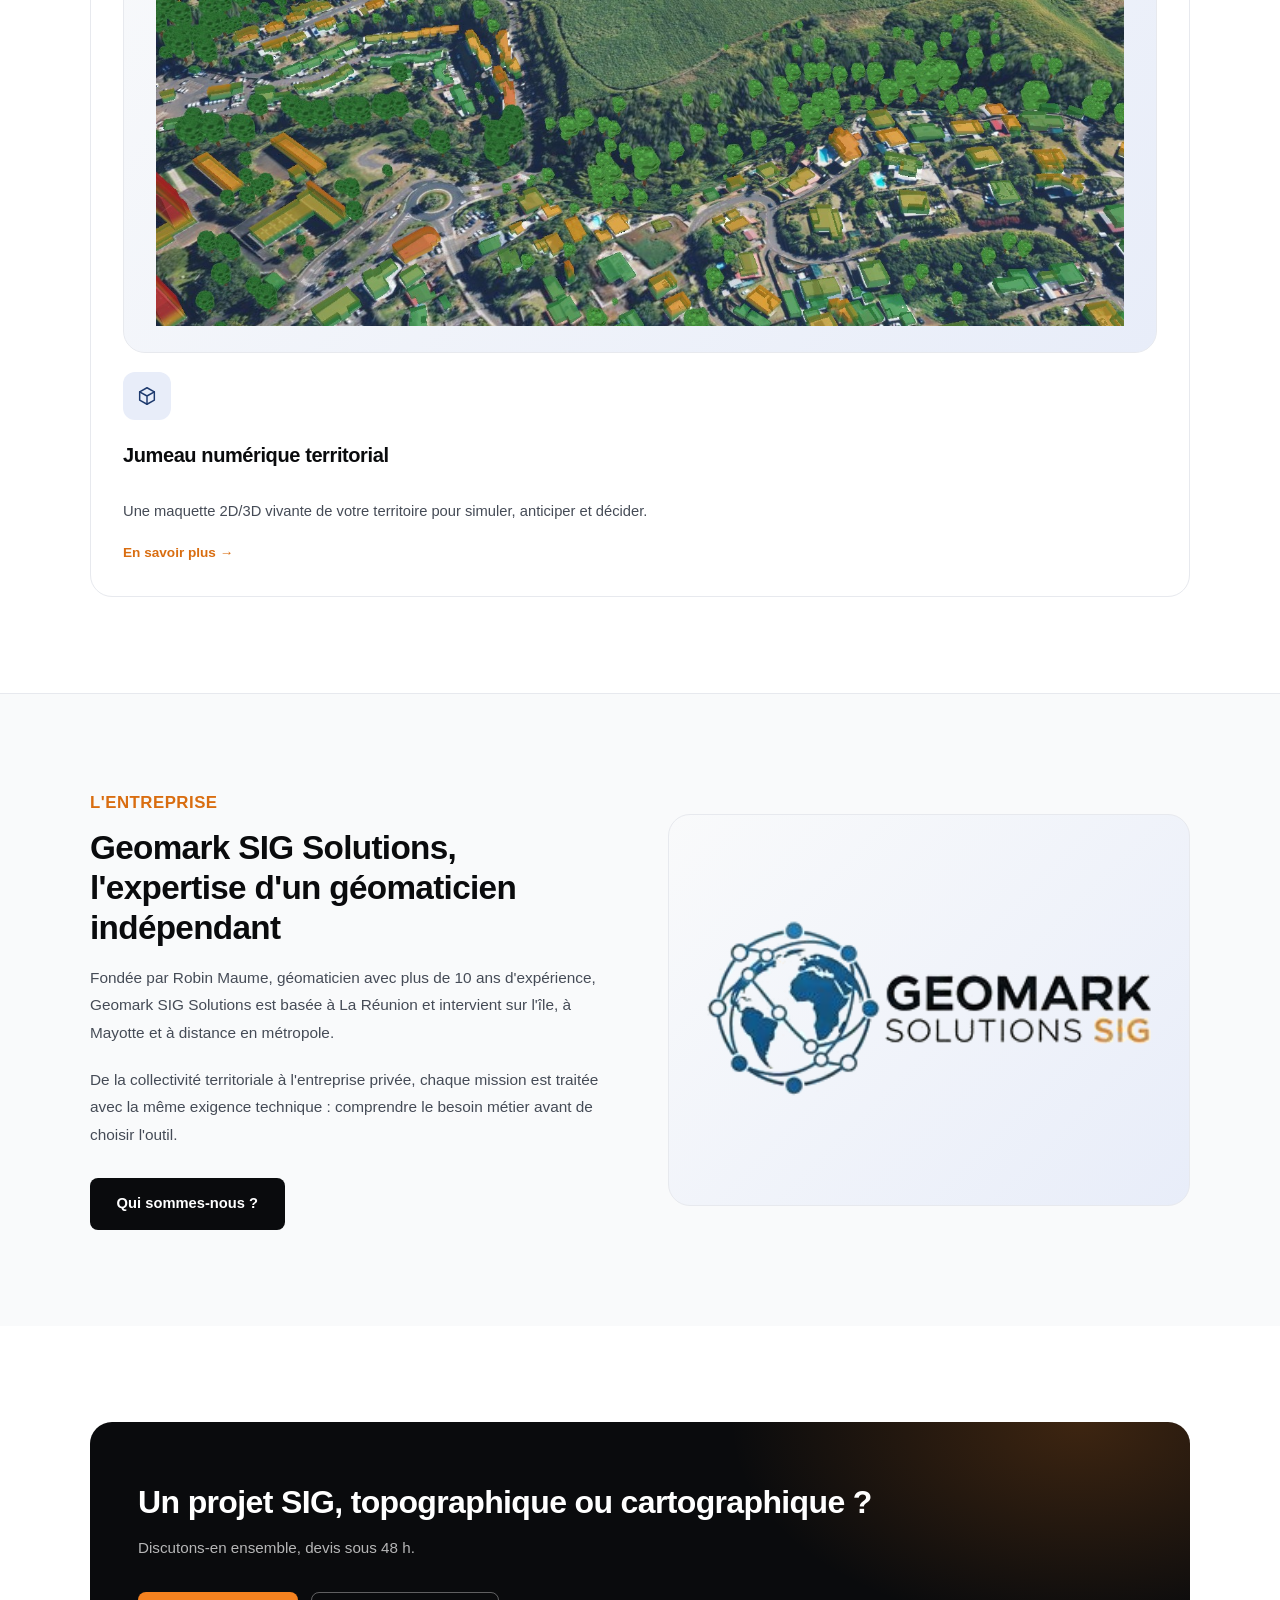
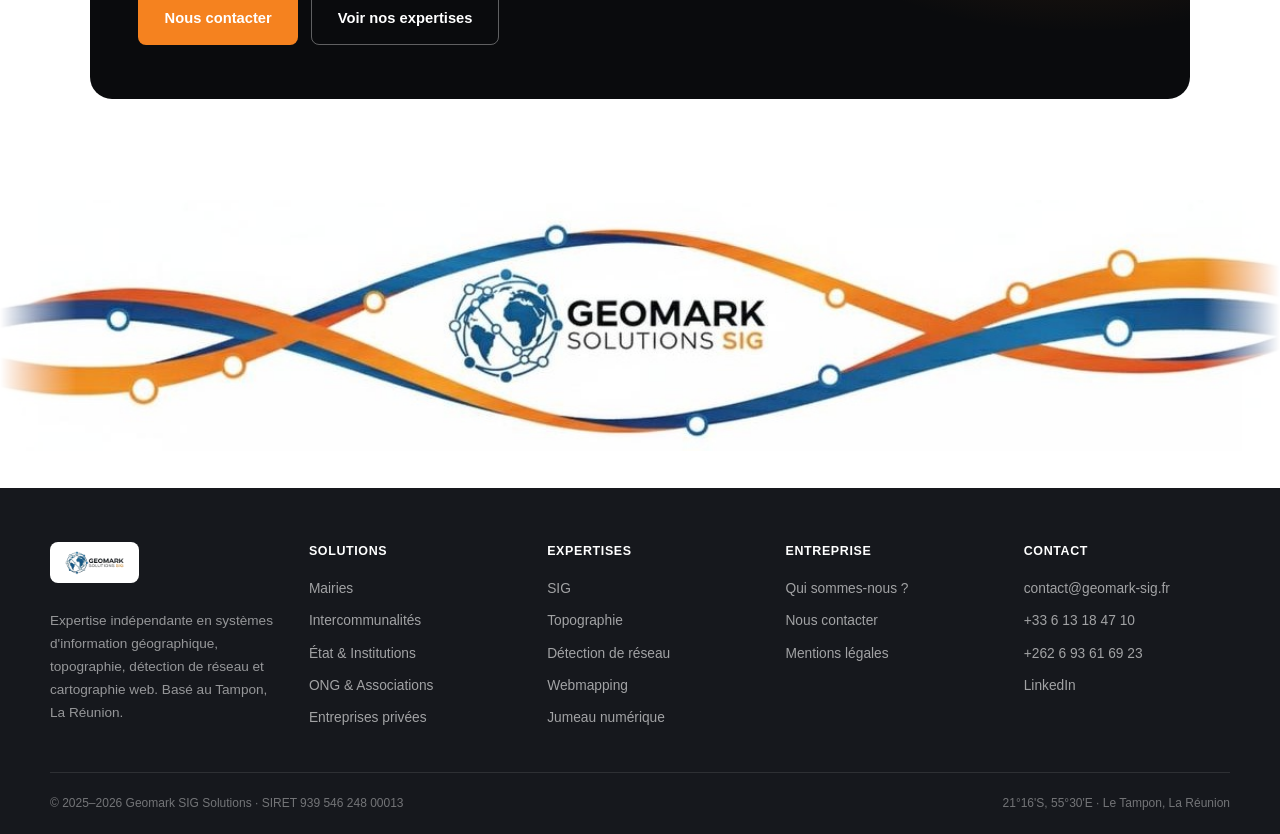
==== commit 74986d19: "Formulaire de contact : passage à Web3Forms (FormSubmit échouait à l'activation) - Envoi via Web3For" ====
--- a/index.html
+++ b/index.html
@@ -4,7 +4,7 @@
 <meta charset="UTF-8">
 <link rel="icon" type="image/png" href="assets/logo-mark-geomark.png">
 <meta name="viewport" content="width=device-width,initial-scale=1.0">
-<meta http-equiv="Content-Security-Policy" content="default-src 'self'; script-src 'self' 'unsafe-inline' https://unpkg.com https://www.googletagmanager.com; style-src 'self' 'unsafe-inline' https://fonts.googleapis.com https://unpkg.com; font-src 'self' https://fonts.gstatic.com; img-src 'self' data: https://data.geopf.fr https://unpkg.com https://*.google-analytics.com https://*.googletagmanager.com; media-src 'self'; connect-src 'self' https://formsubmit.co https://*.google-analytics.com https://*.analytics.google.com https://*.googletagmanager.com; object-src 'none'; base-uri 'self'; form-action 'self' https://formsubmit.co; frame-src 'none'">
+<meta http-equiv="Content-Security-Policy" content="default-src 'self'; script-src 'self' 'unsafe-inline' https://unpkg.com https://www.googletagmanager.com; style-src 'self' 'unsafe-inline' https://fonts.googleapis.com https://unpkg.com; font-src 'self' https://fonts.gstatic.com; img-src 'self' data: https://data.geopf.fr https://unpkg.com https://*.google-analytics.com https://*.googletagmanager.com; media-src 'self'; connect-src 'self' https://api.web3forms.com https://*.google-analytics.com https://*.analytics.google.com https://*.googletagmanager.com; object-src 'none'; base-uri 'self'; form-action 'self' https://api.web3forms.com; frame-src 'none'">
 <meta name="referrer" content="strict-origin-when-cross-origin">
 <link rel="canonical" href="https://geomark-sig.fr/">
 <meta property="og:site_name" content="Geomark SIG">
